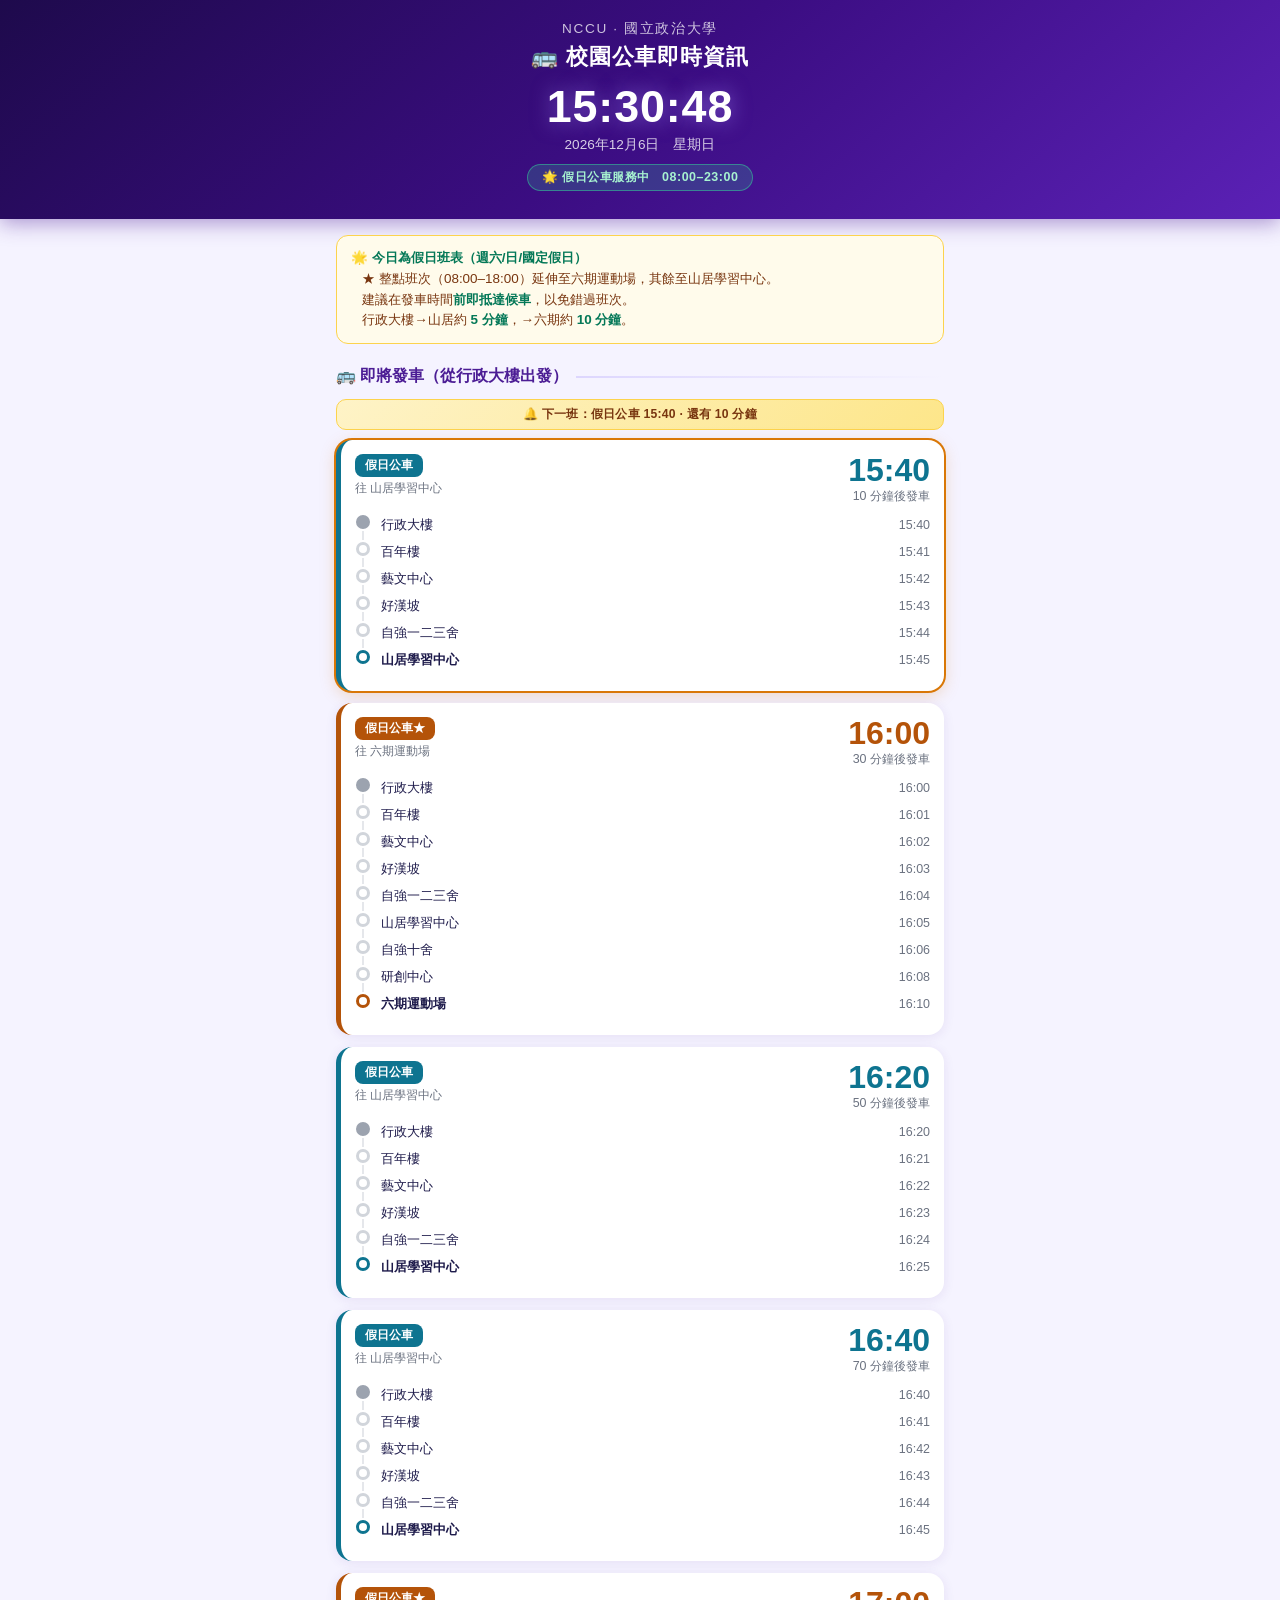
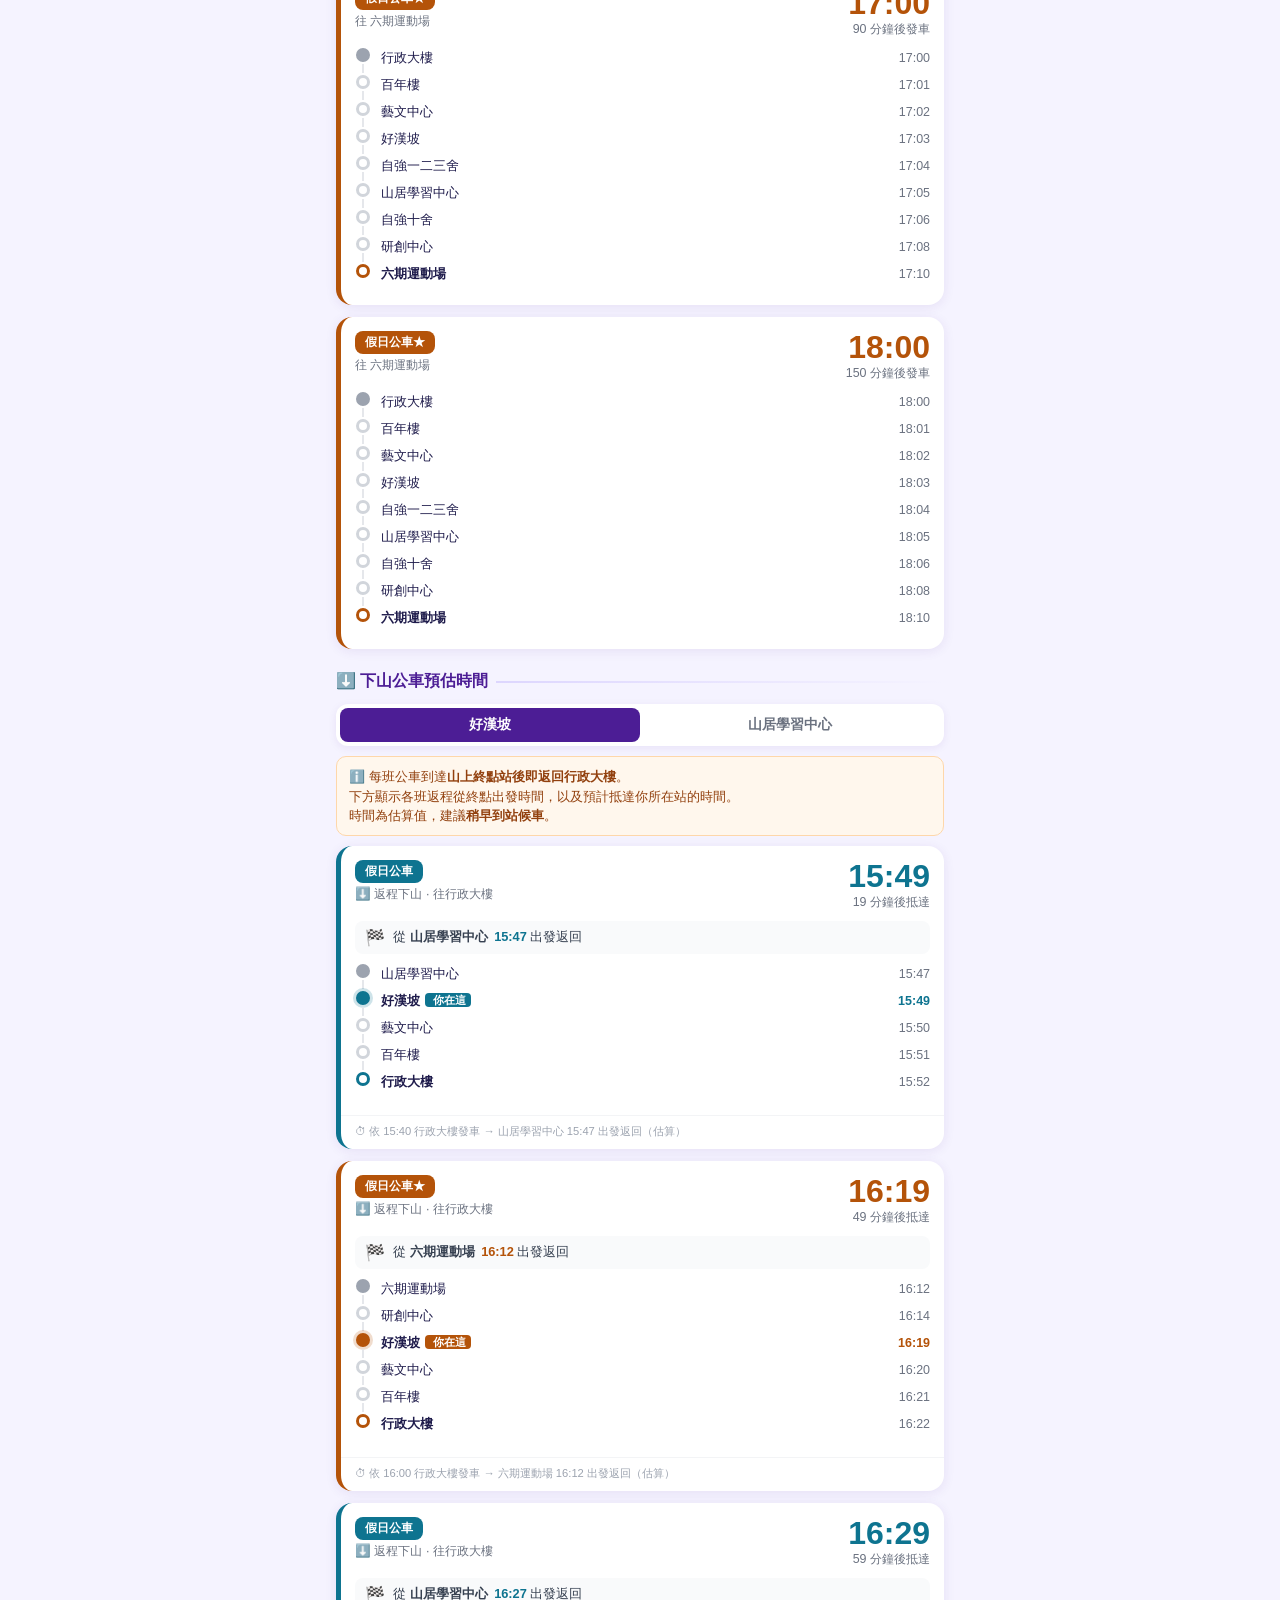
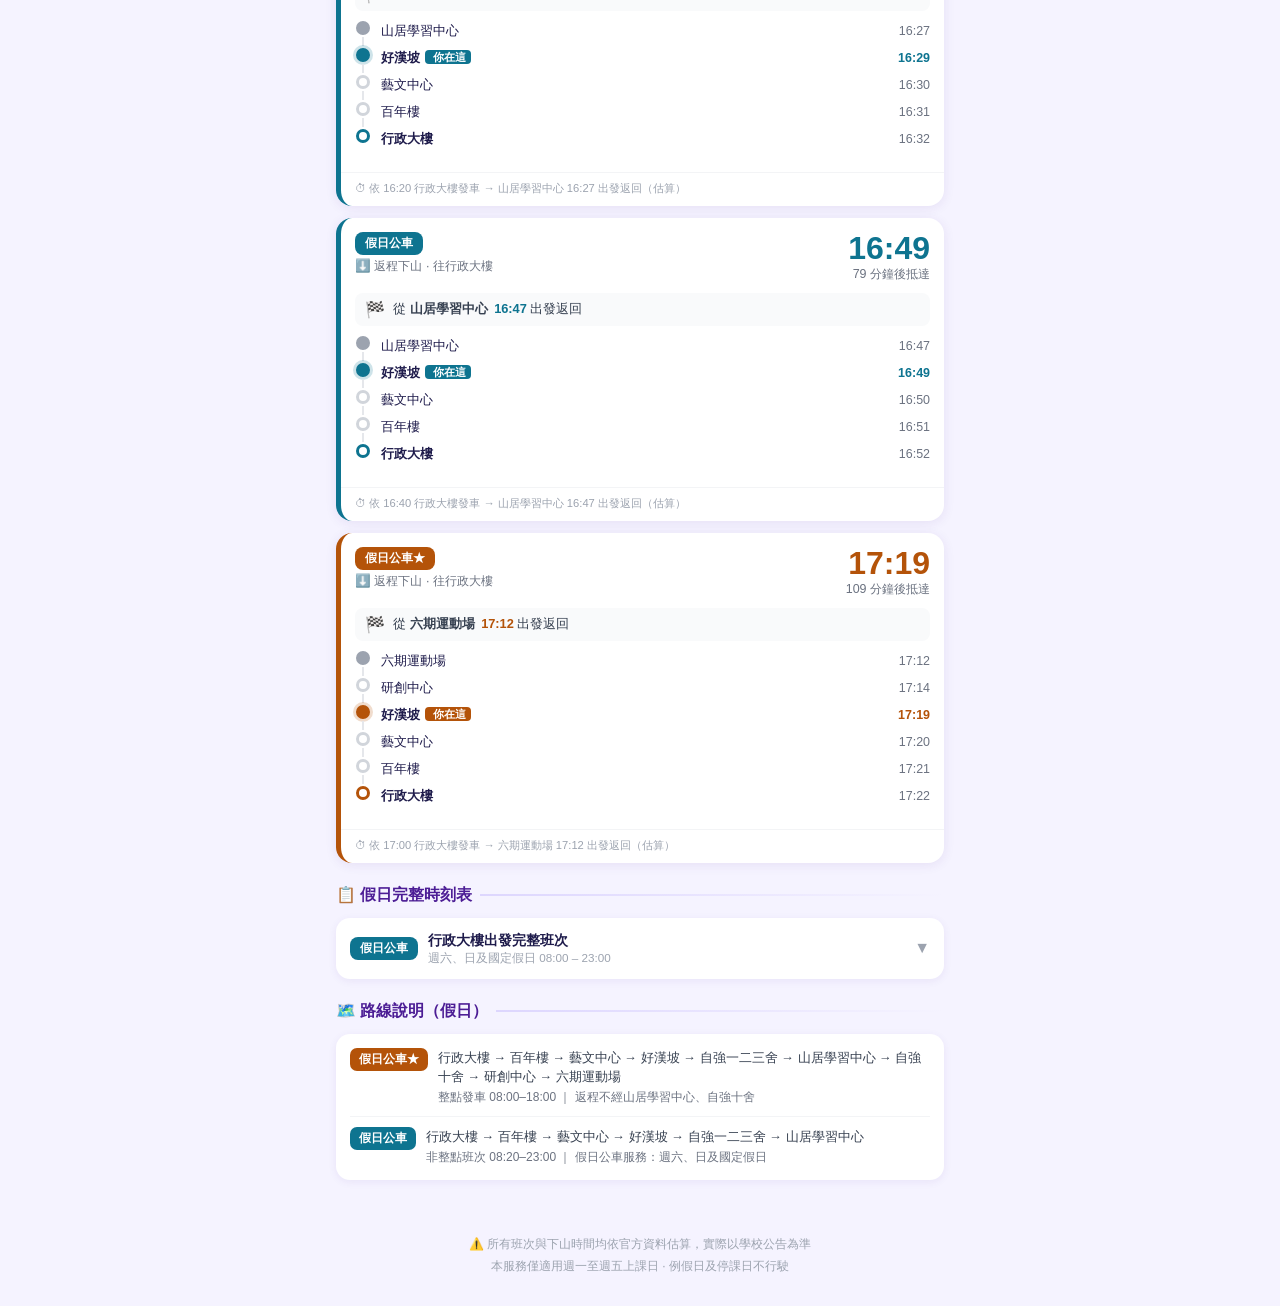
==== index.html @ e0f62050 "change index.html" ====
<!DOCTYPE html>
<html lang="zh-TW">
<head>
  <meta charset="UTF-8" />
  <meta name="viewport" content="width=device-width, initial-scale=1.0" />
  <title>政大校園公車即時資訊</title>
  <style>
    :root {
      --nccu:       #4C1D95;
      --nccu-light: #7C3AED;
      --r1:         #7C3AED;
      --r2:         #1D4ED8;
      --r3:         #0369A1;
      --ok:         #059669;
      --warn:       #D97706;
      --danger:     #DC2626;
      --bg:         #F5F3FF;
    }
    * { box-sizing: border-box; margin: 0; padding: 0; }
    body {
      font-family: -apple-system, BlinkMacSystemFont, 'Noto Sans TC',
                   'Microsoft JhengHei', sans-serif;
      background: var(--bg);
      color: #1E1B4B;
      min-height: 100vh;
    }

    /* ===== HEADER ===== */
    header {
      background: linear-gradient(140deg, #1E0A4C 0%, #3B0D82 50%, #5B21B6 100%);
      color: #fff;
      padding: 20px 16px 28px;
      text-align: center;
      box-shadow: 0 4px 20px rgba(76,29,149,.45);
    }
    .header-logo { font-size: .85rem; letter-spacing:.12em; opacity:.75; margin-bottom:4px; }
    .header-title { font-size: 1.35rem; font-weight: 800; letter-spacing:.04em; }
    .clock {
      font-size: 2.8rem; font-weight: 900;
      font-variant-numeric: tabular-nums;
      letter-spacing: .02em;
      margin: 10px 0 4px;
      text-shadow: 0 0 20px rgba(167,139,250,.6);
    }
    .date-str { font-size: .85rem; opacity: .8; }
    .school-pill {
      display: inline-block; margin-top: 10px;
      padding: 4px 14px; border-radius: 999px;
      font-size: .78rem; font-weight: 700;
      letter-spacing:.04em;
    }
    .pill-on  { background:rgba(52,211,153,.2); border:1px solid rgba(52,211,153,.5); color:#A7F3D0; }
    .pill-off { background:rgba(239,68,68,.2);  border:1px solid rgba(239,68,68,.5);  color:#FCA5A5; }

    /* ===== LAYOUT ===== */
    main { max-width: 640px; margin: 0 auto; padding: 16px; }

    .sec-title {
      display: flex; align-items: center; gap: 8px;
      font-size: 1rem; font-weight: 700; color: #4C1D95;
      margin: 22px 0 12px;
    }
    .sec-title::after {
      content:''; flex:1; height:2px;
      background: linear-gradient(to right, #DDD6FE, transparent);
    }

    /* ===== TIP BOX ===== */
    .tip-box {
      background: #ECFDF5; border:1px solid #6EE7B7;
      border-radius: 12px; padding: 12px 14px;
      font-size: .84rem; color: #065F46; line-height:1.55;
      margin-bottom: 18px;
    }
    .tip-box strong { color: #047857; }

    /* ===== BUS CARD ===== */
    .bus-card {
      background: #fff; border-radius: 16px;
      margin-bottom: 12px;
      box-shadow: 0 2px 12px rgba(76,29,149,.09);
      border-left: 5px solid #ccc;
      overflow: hidden;
      transition: transform .15s;
    }
    .bus-card:hover { transform: translateY(-2px); }
    .bus-card.r1  { border-left-color: var(--r1); }
    .bus-card.r2  { border-left-color: var(--r2); }
    .bus-card.r3  { border-left-color: var(--r3); }
    .bus-card.rh2 { border-left-color: #B45309; }   /* holiday – 六期 (amber) */
    .bus-card.rh3 { border-left-color: #0E7490; }   /* holiday – 山居 (teal)  */
    .bus-card.next-up { box-shadow: 0 0 0 2px var(--warn), 0 4px 16px rgba(217,119,6,.25); }

    .card-top {
      display: flex; justify-content: space-between; align-items: flex-start;
      padding: 14px 14px 10px;
    }
    .route-badge {
      display: inline-block; padding: 3px 10px; border-radius: 8px;
      font-size: .78rem; font-weight: 800; color: #fff;
    }
    .route-name { font-size: .78rem; color: #6B7280; margin-top: 3px; }
    .dep-block { text-align: right; }
    .dep-time {
      font-size: 2rem; font-weight: 900;
      font-variant-numeric: tabular-nums; line-height: 1;
    }
    .countdown {
      font-size: .78rem; color: #6B7280; margin-top: 2px;
      font-variant-numeric: tabular-nums;
    }
    .cd-urgent { color: var(--danger); font-weight: 800; animation: pulse 1s infinite; }
    .cd-soon   { color: var(--warn);   font-weight: 700; }
    @keyframes pulse { 0%,100%{opacity:1} 50%{opacity:.55} }

    /* ===== STOP TIMELINE ===== */
    .stops-wrap { padding: 0 14px 14px; }
    .stop-row { display: flex; align-items: stretch; gap: 10px; }
    .stop-spine {
      display: flex; flex-direction: column; align-items: center;
      width: 16px; flex-shrink: 0;
    }
    .stop-dot {
      width: 14px; height: 14px; border-radius: 50%;
      border: 3px solid #D1D5DB; background: #fff; flex-shrink:0;
    }
    .dot-start { border-color:#9CA3AF; background:#9CA3AF; }
    .dot-end   { border-color:currentColor; }
    .spine-line { flex:1; width:2px; background:#E5E7EB; margin: 2px 0; min-height:8px; }
    .stop-info {
      flex:1; display:flex; justify-content:space-between; align-items:center;
      padding: 1px 0 8px;
    }
    .stop-name-txt { font-size: .83rem; }
    .stop-name-txt.bold { font-weight: 700; }
    .stop-eta-txt { font-size: .78rem; color:#6B7280; font-variant-numeric:tabular-nums; }

    /* ===== NEXT BUS BANNER ===== */
    .next-banner {
      background: linear-gradient(135deg, #FEF3C7, #FDE68A);
      border: 1px solid #FCD34D; border-radius: 10px;
      padding: 6px 12px; font-size:.76rem; color:#78350F;
      font-weight:700; text-align:center; margin-bottom:10px;
      letter-spacing:.02em;
    }

    /* ===== TABS ===== */
    .tab-bar {
      display: flex; background:#fff; border-radius:12px;
      padding:4px; margin-bottom:10px;
      box-shadow:0 2px 8px rgba(76,29,149,.08);
    }
    .tab-btn {
      flex:1; padding:8px 4px; border:none; background:none;
      border-radius:8px; cursor:pointer;
      font-size:.85rem; font-weight:600; color:#6B7280;
      transition:all .2s;
    }
    .tab-btn.active {
      background: var(--nccu); color:#fff; font-weight:800;
    }

    /* ===== INFO BOX ===== */
    .info-box {
      background:#FFF7ED; border:1px solid #FED7AA;
      border-radius:10px; padding:10px 12px;
      font-size:.8rem; color:#92400E; margin-bottom:10px;
      line-height:1.5;
    }

    /* ===== FULL SCHEDULE ===== */
    .sched-card {
      background:#fff; border-radius:14px; margin-bottom:10px;
      overflow:hidden; box-shadow:0 2px 8px rgba(76,29,149,.07);
    }
    .sched-head {
      display:flex; align-items:center; gap:10px;
      padding:13px 14px; cursor:pointer; user-select:none;
    }
    .sched-head:hover { background:#F5F3FF; }
    .sched-meta { flex:1; }
    .sched-dest { font-size:.88rem; font-weight:700; }
    .sched-hours { font-size:.73rem; color:#9CA3AF; margin-top:1px; }
    .sched-toggle { font-size:1rem; color:#9CA3AF; transition:transform .2s; }
    .sched-toggle.open { transform:rotate(180deg); }
    .sched-body { padding:0 14px 14px; display:none; }
    .sched-body.open { display:block; }
    .sched-note {
      font-size:.76rem; color:#6B7280; margin-bottom:8px;
      padding:6px 10px; background:#F9FAFB; border-radius:8px;
    }
    .time-grid { display:flex; flex-wrap:wrap; gap:5px; margin-top:6px; }
    .t-chip {
      padding:4px 9px; border-radius:6px;
      font-size:.78rem; font-variant-numeric:tabular-nums; color:#4C1D95;
      background:#EDE9FE; transition:all .2s;
    }
    .t-chip.past      { background:#F3F4F6; color:#9CA3AF; }
    .t-chip.nxt       { background:#4C1D95; color:#fff; font-weight:800; }
    .t-chip.eve       { background:#DBEAFE; color:#1E40AF; } /* evening off-peak marker */
    .t-chip-yellow    { padding:4px 9px; border-radius:6px; font-size:.78rem;
                        font-variant-numeric:tabular-nums; cursor:default;
                        background:#FEF3C7; color:#92400E; border:1px solid #FCD34D; }
    .t-chip-yellow.nxt { background:#B45309; color:#fff; font-weight:800; border-color:#B45309; }
    .t-chip-yellow.past { background:#F3F4F6; color:#9CA3AF; border-color:#E5E7EB; }

    /* ===== ROUTE LEGEND ===== */
    .legend {
      background:#fff; border-radius:14px; padding:14px;
      margin-bottom:10px; box-shadow:0 2px 8px rgba(76,29,149,.07);
    }
    .leg-row {
      display:flex; align-items:flex-start; gap:10px;
      margin-bottom:10px; padding-bottom:10px;
      border-bottom:1px solid #F3F4F6;
    }
    .leg-row:last-child { margin:0; padding:0; border:none; }
    .leg-badge {
      padding:3px 9px; border-radius:7px;
      font-size:.76rem; font-weight:800; color:#fff; white-space:nowrap;
    }
    .leg-info { font-size:.8rem; color:#374151; line-height:1.5; }
    .leg-stops { font-size:.75rem; color:#6B7280; margin-top:2px; }

    /* ===== NO SERVICE ===== */
    .no-svc {
      text-align:center; padding:48px 20px;
      background:#fff; border-radius:16px; color:#6B7280;
      box-shadow:0 2px 12px rgba(76,29,149,.07);
    }
    .no-svc .emoji { font-size:3rem; }
    .no-svc .ttl { font-size:1.1rem; font-weight:700; color:#1E1B4B; margin:12px 0 6px; }
    .no-svc .sub { font-size:.84rem; }

    /* ===== FOOTER ===== */
    footer {
      text-align:center; padding:28px 16px;
      color:#9CA3AF; font-size:.75rem; line-height:1.8;
    }
  </style>
</head>
<body>

<header>
  <div class="header-logo">NCCU · 國立政治大學</div>
  <div class="header-title">🚌 校園公車即時資訊</div>
  <div class="clock" id="clock">--:--:--</div>
  <div class="date-str" id="date-str">載入中...</div>
  <div id="school-pill" class="school-pill"></div>
</header>

<main id="main"></main>

<footer>
  ⚠️ 所有班次與下山時間均依官方資料估算，實際以學校公告為準<br>
  本服務僅適用週一至週五上課日 · 例假日及停課日不行駛
</footer>

<script>
// ─────────────────────────────────────────────
//  ROUTE CONFIGURATION
// ─────────────────────────────────────────────
const ROUTES = {
  r1: {
    id: 'r1', badge: '政大一路', color: '#7C3AED',
    dest: '好漢坡', svcEnd: 17*60+55,
    svcHours: '07:30 – 17:55',
    note: '尖峰（整點前後30分）每5分一班；離峰每8分一班',
    routeDesc: '行政大樓 → 百年樓 → 藝文中心 → 好漢坡',
    stops: [
      { name:'行政大樓', off:0 },
      { name:'百年樓',   off:1 },
      { name:'藝文中心', off:2 },
      { name:'好漢坡',   off:3 },
    ],
    // 終點站到達後原路返回
    // T = 行政大樓發車時間
    // T+3 抵達好漢坡（終點），停靠約 1 分後出發返回
    terminus: '好漢坡',
    terminusArrOff: 3,   // 上山：行政大樓 → 好漢坡
    terminusDepOff: 4,   // 從好漢坡出發下山（停靠 1 分）
    // 返程各站通過時間（從行政大樓發車後 T+X 分）
    downAt: { '好漢坡': 4 },
    // 從終點站出發後各站時間（off = 從終點出發後幾分）
    returnStops: [
      { name:'好漢坡',   off:0 },
      { name:'藝文中心', off:1 },
      { name:'百年樓',   off:2 },
      { name:'行政大樓', off:3 },
    ],
  },
  r2: {
    id: 'r2', badge: '政大二路', color: '#1D4ED8',
    dest: '六期運動場', svcEnd: 21*60+30,
    svcHours: '07:30 – 21:30',
    note: '返程（下山）不經山居學習中心、自強十舍',
    routeDesc: '行政大樓 → 百年樓 → 藝文中心 → 好漢坡 → 自強一二三舍 → 山居學習中心 → 自強十舍 → 研創中心 → 六期運動場',
    stops: [
      { name:'行政大樓',     off:0  },
      { name:'百年樓',       off:1  },
      { name:'藝文中心',     off:2  },
      { name:'好漢坡',       off:3  },
      { name:'自強一二三舍', off:4  },
      { name:'山居學習中心', off:5  },
      { name:'自強十舍',     off:6  },
      { name:'研創中心',     off:8  },
      { name:'六期運動場',   off:10 },
    ],
    // T+10 抵達六期運動場（終點），停靠約 2 分後出發返回
    // 返程：六期 → 研創 → 好漢坡 → 藝文 → 百年 → 行政大樓（不經山居、自強十舍）
    terminus: '六期運動場',
    terminusArrOff: 10,
    terminusDepOff: 12,  // 從六期出發返回
    downAt: { '好漢坡': 19 },  // T+12 出發，約 7 分後到好漢坡
    // 從終點站出發後各站時間
    returnStops: [
      { name:'六期運動場', off:0 },
      { name:'研創中心',   off:2 },
      { name:'好漢坡',     off:7 },
      { name:'藝文中心',   off:8 },
      { name:'百年樓',     off:9 },
      { name:'行政大樓',   off:10 },
    ],
  },
  r3: {
    id: 'r3', badge: '政大三路', color: '#0369A1',
    dest: '山居學習中心', svcEnd: 23*60,
    svcHours: '08:10 – 23:00',
    note: '18:00後班次密集；返程不停自強十舍',
    routeDesc: '行政大樓 → 百年樓 → 藝文中心 → 好漢坡 → 自強一二三舍 → 山居學習中心',
    stops: [
      { name:'行政大樓',     off:0 },
      { name:'百年樓',       off:1 },
      { name:'藝文中心',     off:2 },
      { name:'好漢坡',       off:3 },
      { name:'自強一二三舍', off:4 },
      { name:'山居學習中心', off:5 },
    ],
    // T+5 抵達山居學習中心（終點），停靠約 2 分後出發返回
    // 返程：山居 → 好漢坡 → 藝文 → 百年 → 行政大樓
    terminus: '山居學習中心',
    terminusArrOff: 5,
    terminusDepOff: 7,   // 從山居出發返回
    downAt: { '山居學習中心': 7, '好漢坡': 9 },
    // 從終點站出發後各站時間
    returnStops: [
      { name:'山居學習中心', off:0 },
      { name:'好漢坡',       off:2 },
      { name:'藝文中心',     off:3 },
      { name:'百年樓',       off:4 },
      { name:'行政大樓',     off:5 },
    ],
  },

  // ── 假日公車（黃底）── 行駛至六期運動場，返程不經山居、自強十舍
  rh2: {
    id: 'rh2', badge: '假日公車★', color: '#B45309',
    dest: '六期運動場', svcEnd: 18*60,
    svcHours: '08:00 – 18:00（整點班次）',
    note: '黃底班次：延伸至六期運動場；返程不經山居學習中心、自強十舍',
    routeDesc: '行政大樓 → 百年樓 → 藝文中心 → 好漢坡 → 自強一二三舍 → 山居學習中心 → 自強十舍 → 研創中心 → 六期運動場',
    stops: [
      { name:'行政大樓',     off:0  },
      { name:'百年樓',       off:1  },
      { name:'藝文中心',     off:2  },
      { name:'好漢坡',       off:3  },
      { name:'自強一二三舍', off:4  },
      { name:'山居學習中心', off:5  },
      { name:'自強十舍',     off:6  },
      { name:'研創中心',     off:8  },
      { name:'六期運動場',   off:10 },
    ],
    terminus: '六期運動場',
    terminusArrOff: 10,
    terminusDepOff: 12,
    downAt: { '好漢坡': 19 },
    returnStops: [
      { name:'六期運動場', off:0  },
      { name:'研創中心',   off:2  },
      { name:'好漢坡',     off:7  },
      { name:'藝文中心',   off:8  },
      { name:'百年樓',     off:9  },
      { name:'行政大樓',   off:10 },
    ],
  },

  // ── 假日公車（一般）── 行駛至山居學習中心
  rh3: {
    id: 'rh3', badge: '假日公車', color: '#0E7490',
    dest: '山居學習中心', svcEnd: 23*60,
    svcHours: '08:20 – 23:00（非整點班次）',
    note: '一般班次：行至山居學習中心返回；返程不停自強十舍',
    routeDesc: '行政大樓 → 百年樓 → 藝文中心 → 好漢坡 → 自強一二三舍 → 山居學習中心',
    stops: [
      { name:'行政大樓',     off:0 },
      { name:'百年樓',       off:1 },
      { name:'藝文中心',     off:2 },
      { name:'好漢坡',       off:3 },
      { name:'自強一二三舍', off:4 },
      { name:'山居學習中心', off:5 },
    ],
    terminus: '山居學習中心',
    terminusArrOff: 5,
    terminusDepOff: 7,
    downAt: { '山居學習中心': 7, '好漢坡': 9 },
    returnStops: [
      { name:'山居學習中心', off:0 },
      { name:'好漢坡',       off:2 },
      { name:'藝文中心',     off:3 },
      { name:'百年樓',       off:4 },
      { name:'行政大樓',     off:5 },
    ],
  },
};

// ─────────────────────────────────────────────
//  DEPARTURE TIME GENERATION
// ─────────────────────────────────────────────
function genR1() {
  // Peak windows (5-min interval); off-peak 8-min
  const peaks = [
    [7*60+45, 8*60+15],  [8*60+45, 9*60+15],
    [9*60+45,10*60+15],  [10*60+45,11*60+15],
    [11*60+45,12*60+15], [12*60+45,13*60+15],
    [13*60+45,14*60+15], [14*60+45,15*60+15],
    [15*60+45,16*60+15], [16*60+45,17*60+15],
  ];
  const inPeak = t => peaks.some(([s,e]) => t>=s && t<e);
  const out = [];
  let t = 7*60+30;
  while (t <= 17*60+55) { out.push(t); t += inPeak(t) ? 5 : 8; }
  return out;
}

function genR2() {
  return [
    7*60+30, 7*60+50,
    8*60+20, 8*60+40,
    9*60+20, 9*60+50,
    10*60+20,10*60+50,
    11*60+20,11*60+50,
    12*60+20,
    13*60+20,13*60+50,
    14*60+20,14*60+50,
    15*60+20,15*60+50,
    16*60+20,16*60+50,
    17*60+20,17*60+50,
    18*60+10,
    19*60+10,
    20*60+10,
    21*60+30,
  ];
}

function genR3() {
  const fixed = [
    8*60+10,
    9*60+30,
    10*60+10,10*60+30,
    11*60+10,11*60+30,
    12*60+10,
    13*60+10,13*60+30,
    14*60+10,14*60+30,
    15*60+10,15*60+30,
    16*60+30,
    17*60+10,17*60+30,
  ];
  // 18:00–19:00 每8分
  const eve8=[], eve10=[], eve15=[];
  for (let t=18*60;   t<19*60;    t+=8 ) eve8.push(t);
  for (let t=19*60;   t<20*60;    t+=10) eve10.push(t);
  for (let t=20*60;   t<=23*60;   t+=15) eve15.push(t);
  return [...new Set([...fixed,...eve8,...eve10,...eve15])].sort((a,b)=>a-b);
}

// ── Holiday helpers must be defined BEFORE DEPARTURES ──
function genHoliday() {
  return [
    8*60,     8*60+20,  8*60+40,
    9*60,     9*60+20,  9*60+40,
    10*60,    10*60+20, 10*60+40, 11*60, 11*60+20,
    12*60,    12*60+20, 12*60+40,
    13*60,    13*60+20, 13*60+40,
    14*60,    14*60+20, 14*60+40,
    15*60,    15*60+20, 15*60+40,
    16*60,    16*60+20, 16*60+40, 17*60, 17*60+20,
    18*60,    18*60+20, 18*60+40,
    19*60,    19*60+20, 19*60+40,
    20*60,    20*60+20, 20*60+40,
    21*60,    21*60+20, 21*60+40,
    22*60,    22*60+15, 22*60+30, 22*60+45, 23*60,
  ];
}
// 黃底（六期）= 整點 08:00~18:00；其餘均為一般班（山居）
function isHolidayYellow(t) { return t % 60 === 0 && t >= 8*60 && t <= 18*60; }
const ALL_HOLIDAY = genHoliday();

const DEPARTURES = {
  r1:  genR1(),
  r2:  genR2(),
  r3:  genR3(),
  rh2: ALL_HOLIDAY.filter(t =>  isHolidayYellow(t)),  // 黃底 → 六期
  rh3: ALL_HOLIDAY.filter(t => !isHolidayYellow(t)),  // 一般 → 山居
};

// Mark evening interval times for display
const R3_EVENING_START = 18*60;

// ─────────────────────────────────────────────
//  TIME UTILITIES
// ─────────────────────────────────────────────
function getTW() {
  const now = new Date();
  const utc = now.getTime() + now.getTimezoneOffset()*60000;
  return new Date(utc + 8*3600000);
}
function toMin(tw) { return tw.getHours()*60 + tw.getMinutes(); }
function fmt(m) {
  return `${String(Math.floor(m/60)).padStart(2,'0')}:${String(m%60).padStart(2,'0')}`;
}
function isWeekday(tw) { const d=tw.getDay(); return d>=1&&d<=5; }
function fmtDate(tw) {
  const days=['日','一','二','三','四','五','六'];
  return `${tw.getFullYear()}年${tw.getMonth()+1}月${tw.getDate()}日　星期${days[tw.getDay()]}`;
}
function cdClass(diff) {
  if (diff<=2) return 'cd-urgent';
  if (diff<=8) return 'cd-soon';
  return '';
}
function cdText(diff) {
  if (diff<=0) return '⚡ 即將發車';
  return `${diff} 分鐘後發車`;
}

// ─────────────────────────────────────────────
//  RENDER HELPERS
// ─────────────────────────────────────────────
function renderStops(stops, depMin, routeColor) {
  return stops.map((s, i) => {
    const isFirst = i===0, isLast = i===stops.length-1;
    const etaMin = depMin + s.off;
    const dotCls = isFirst ? 'stop-dot dot-start'
                 : isLast  ? 'stop-dot dot-end'
                 : 'stop-dot';
    const dotStyle = isLast ? `style="border-color:${routeColor};color:${routeColor}"` : '';
    const lineHtml = isLast ? '' : '<div class="spine-line"></div>';
    const bold = isLast ? ' bold' : '';
    return `
      <div class="stop-row">
        <div class="stop-spine">
          <div class="${dotCls}" ${dotStyle}></div>
          ${lineHtml}
        </div>
        <div class="stop-info">
          <span class="stop-name-txt${bold}">${s.name}</span>
          <span class="stop-eta-txt">${fmt(etaMin)}</span>
        </div>
      </div>`;
  }).join('');
}

function busCard(routeId, depMin, curMin, isNextBus) {
  const r = ROUTES[routeId];
  const diff = depMin - curMin;
  const rNum = routeId.slice(1); // '1','2','3'
  const nextCls = isNextBus ? ' next-up' : '';
  return `
    <div class="bus-card ${routeId}${nextCls}">
      <div class="card-top">
        <div>
          <span class="route-badge" style="background:${r.color}">${r.badge}</span>
          <div class="route-name">往 ${r.dest}</div>
        </div>
        <div class="dep-block">
          <div class="dep-time" style="color:${r.color}">${fmt(depMin)}</div>
          <div class="countdown ${cdClass(diff)}">${cdText(diff)}</div>
        </div>
      </div>
      <div class="stops-wrap">
        ${renderStops(r.stops, depMin, r.color)}
      </div>
    </div>`;
}

function renderUpcoming(curMin, routeIds) {
  routeIds = routeIds || ['r1','r2','r3'];
  const all = [];
  routeIds.forEach(id => {
    const r = ROUTES[id];
    DEPARTURES[id].filter(t => t>=curMin && t<=r.svcEnd)
      .slice(0, 3)
      .forEach(t => all.push({ id, t }));
  });
  all.sort((a,b)=>a.t-b.t);
  const shown = all.slice(0, 6);

  if (!shown.length) return `
    <div class="no-svc">
      <div class="emoji">🌙</div>
      <div class="ttl">今日班次已結束</div>
      <div class="sub">公車服務結束，明天上課日再見！</div>
    </div>`;

  const firstT = shown[0].t;
  const diff0  = firstT - curMin;
  const bannerHtml = `
    <div class="next-banner">
      🔔 下一班：${ROUTES[shown[0].id].badge} ${fmt(firstT)}
      ${diff0<=0 ? '（即將發車！）' : `· 還有 ${diff0} 分鐘`}
    </div>`;

  return bannerHtml + shown.map((b, i) =>
    busCard(b.id, b.t, curMin, i===0)
  ).join('');
}

function renderDownhill(curMin, selectedStop, routeIds) {
  routeIds = routeIds || ['r1','r2','r3'];
  // Collect all upcoming return trips that serve selectedStop
  const buses = [];
  routeIds.forEach(id => {
    const r = ROUTES[id];
    if (r.downAt[selectedStop] === undefined) return; // route doesn't serve this stop on return
    DEPARTURES[id].filter(depT => depT <= r.svcEnd).forEach(depT => {
      const terminusDepT = depT + r.terminusDepOff;  // when bus departs terminus going down
      const passT        = depT + r.downAt[selectedStop]; // when bus passes selectedStop
      if (passT >= curMin) {
        buses.push({ id, r, depT, terminusDepT, passT });
      }
    });
  });
  buses.sort((a,b) => a.passT - b.passT);
  const shown = buses.slice(0, 5);

  if (!shown.length) return `
    <div style="text-align:center;padding:24px;color:#9CA3AF;font-size:.85rem">
      目前無下山班次估算資料
    </div>`;

  return shown.map(b => {
    const diff = b.passT - curMin;
    const isSameTerminus = (b.r.terminus === selectedStop);

    // Build full return route stop list
    const stopsHtml = b.r.returnStops.map((s, i) => {
      const isFirst = i === 0;
      const isLast  = i === b.r.returnStops.length - 1;
      const isHere  = s.name === selectedStop;  // the stop the user is at
      const etaMin  = b.terminusDepT + s.off;

      const dotCls = isFirst ? 'stop-dot dot-start'
                   : isLast  ? 'stop-dot dot-end'
                   : 'stop-dot';
      const dotStyle = isLast ? `style="border-color:${b.r.color};color:${b.r.color}"` : '';
      const lineHtml = isLast ? '' : '<div class="spine-line"></div>';

      // Highlight the "you are here" stop
      const hereTag = isHere && !isSameTerminus
        ? `<span style="font-size:.68rem;background:${b.r.color};color:#fff;
                        border-radius:4px;padding:1px 5px;margin-left:5px;vertical-align:middle">
             你在這
           </span>`
        : '';

      const nameBold = (isHere || isLast) ? ' bold' : '';

      return `
        <div class="stop-row">
          <div class="stop-spine">
            <div class="${dotCls}"
              ${dotStyle}
              ${isHere ? `style="border-color:${b.r.color};background:${b.r.color};
                                 box-shadow:0 0 0 3px ${b.r.color}33"` : ''}
            ></div>
            ${lineHtml}
          </div>
          <div class="stop-info">
            <span class="stop-name-txt${nameBold}">${s.name}${hereTag}</span>
            <span class="stop-eta-txt" style="${isHere?`color:${b.r.color};font-weight:700`:''}">${fmt(etaMin)}</span>
          </div>
        </div>`;
    }).join('');

    // Terminus departure banner
    const termBanner = `
      <div style="display:flex;align-items:center;gap:8px;
                  background:#F9FAFB;border-radius:8px;
                  padding:7px 10px;margin-bottom:10px;font-size:.8rem;color:#374151">
        <span style="font-size:1rem">🏁</span>
        <span>從 <strong>${b.r.terminus}</strong>
          <span style="color:${b.r.color};font-weight:800;margin-left:3px">${fmt(b.terminusDepT)}</span>
          出發返回
        </span>
      </div>`;

    return `
      <div class="bus-card ${b.id}">
        <div class="card-top">
          <div>
            <span class="route-badge" style="background:${b.r.color}">${b.r.badge}</span>
            <div class="route-name">⬇️ 返程下山 · 往行政大樓</div>
          </div>
          <div class="dep-block">
            <div class="dep-time" style="color:${b.r.color}">${fmt(b.passT)}</div>
            <div class="countdown ${cdClass(diff)}">
              ${diff<=0 ? '⚡ 即將抵達' : `${diff} 分鐘後抵達`}
            </div>
          </div>
        </div>
        <div class="stops-wrap">
          ${termBanner}
          ${stopsHtml}
        </div>
        <div style="font-size:.7rem;color:#9CA3AF;padding:0 14px 10px;
                    border-top:1px solid #F3F4F6;padding-top:8px;margin-top:2px">
          ⏱ 依 ${fmt(b.depT)} 行政大樓發車 → ${b.r.terminus} ${fmt(b.terminusDepT)} 出發返回（估算）
        </div>
      </div>`;
  }).join('');
}

// Full schedule for weekdays (three accordion cards)
function renderFullSchedule(curMin) {
  return ['r1','r2','r3'].map(id => {
    const r = ROUTES[id];
    const times = DEPARTURES[id];
    const chipsHtml = times.map(t => {
      let cls = 't-chip';
      if (t < curMin - 3)              cls += ' past';
      else if (t>=curMin && t<=curMin+2) cls += ' nxt';
      else if (id==='r3' && t>=R3_EVENING_START) cls += ' eve';
      return `<span class="${cls}">${fmt(t)}</span>`;
    }).join('');

    return `
      <div class="sched-card">
        <div class="sched-head" onclick="togSched('${id}')">
          <span class="route-badge" style="background:${r.color}">${r.badge}</span>
          <div class="sched-meta">
            <div class="sched-dest">往 ${r.dest}</div>
            <div class="sched-hours">${r.svcHours}</div>
          </div>
          <span class="sched-toggle" id="tog-${id}">▼</span>
        </div>
        <div class="sched-body" id="body-${id}">
          <div class="sched-note">${r.note}</div>
          <div class="time-grid">${chipsHtml}</div>
          ${id==='r3'?'<div style="margin-top:8px;font-size:.72rem;color:#9CA3AF">🟦 藍色 = 晚間密集班次</div>':''}
        </div>
      </div>`;
  }).join('');
}

// Combined holiday schedule — single accordion, yellow buses highlighted
function renderHolidaySchedule(curMin) {
  const chipsHtml = ALL_HOLIDAY.map(t => {
    const isYellow = isHolidayYellow(t);
    let cls = isYellow ? 't-chip t-chip-yellow' : 't-chip';
    if (t < curMin - 3)               cls += ' past';
    else if (t >= curMin && t <= curMin+2) cls = (isYellow ? 't-chip-yellow' : 't-chip') + ' nxt';
    const suffix = isYellow ? ' ★' : '';
    return `<span class="${cls}" title="${isYellow?'黃底班次：往六期運動場':'往山居學習中心'}">${fmt(t)}${suffix}</span>`;
  }).join('');

  return `
    <div class="sched-card">
      <div class="sched-head" onclick="togSched('holiday')">
        <span class="route-badge" style="background:#0E7490">假日公車</span>
        <div class="sched-meta">
          <div class="sched-dest">行政大樓出發完整班次</div>
          <div class="sched-hours">週六、日及國定假日 08:00 – 23:00</div>
        </div>
        <span class="sched-toggle" id="tog-holiday">▼</span>
      </div>
      <div class="sched-body" id="body-holiday">
        <div class="sched-note">
          🟨 <strong>黃底★</strong>：整點班次（08:00–18:00），延伸至六期運動場<br>
          ⬜ 其餘班次：至山居學習中心後返回
        </div>
        <div class="time-grid">${chipsHtml}</div>
      </div>
    </div>`;
}

function renderHolidayLegend() {
  return `
    <div class="legend">
      <div class="leg-row">
        <span class="leg-badge" style="background:#B45309">假日公車★</span>
        <div class="leg-info">
          <div>行政大樓 → 百年樓 → 藝文中心 → 好漢坡 → 自強一二三舍 → 山居學習中心 → 自強十舍 → 研創中心 → 六期運動場</div>
          <div class="leg-stops">整點發車 08:00–18:00 ｜ 返程不經山居學習中心、自強十舍</div>
        </div>
      </div>
      <div class="leg-row">
        <span class="leg-badge" style="background:#0E7490">假日公車</span>
        <div class="leg-info">
          <div>行政大樓 → 百年樓 → 藝文中心 → 好漢坡 → 自強一二三舍 → 山居學習中心</div>
          <div class="leg-stops">非整點班次 08:20–23:00 ｜ 假日公車服務：週六、日及國定假日</div>
        </div>
      </div>
    </div>`;
}

function renderLegend() {
  return `
    <div class="legend">
      ${['r1','r2','r3'].map(id => {
        const r = ROUTES[id];
        return `
          <div class="leg-row">
            <span class="leg-badge" style="background:${r.color}">${r.badge}</span>
            <div class="leg-info">
              <div>${r.routeDesc}</div>
              <div class="leg-stops">${r.svcHours} ｜ ${r.note}</div>
            </div>
          </div>`;
      }).join('')}
    </div>`;
}

// ─────────────────────────────────────────────
//  STATE & MAIN RENDER
// ─────────────────────────────────────────────
let selDownStop = '好漢坡';
let initRender  = true;

function render() {
  const tw    = getTW();
  const curMin= toMin(tw);

  // Clock
  const hh = String(tw.getHours()).padStart(2,'0');
  const mm = String(tw.getMinutes()).padStart(2,'0');
  const ss = String(tw.getSeconds()).padStart(2,'0');
  document.getElementById('clock').textContent = `${hh}:${mm}:${ss}`;
  document.getElementById('date-str').textContent = fmtDate(tw);

  // Header pill
  const pill = document.getElementById('school-pill');
  const weekend = !isWeekday(tw);
  if (!weekend) {
    pill.className='school-pill pill-on';
    pill.textContent='✓ 上課日　平日公車服務中';
  } else {
    pill.className='school-pill pill-on';
    pill.textContent='🌟 假日公車服務中　08:00–23:00';
  }

  // Main content (re-render every 60s, or first load)
  if (!initRender) return;
  initRender = false;

  const main = document.getElementById('main');
  const HOLIDAY_ROUTES = ['rh2','rh3'];

  if (weekend) {
    // ── HOLIDAY LAYOUT ──
    main.innerHTML = `
      <div class="tip-box" style="background:#FFFBEB;border-color:#FCD34D;color:#78350F">
        🌟 <strong>今日為假日班表（週六/日/國定假日）</strong><br>
        &nbsp;&nbsp;&nbsp;★ 整點班次（08:00–18:00）延伸至六期運動場，其餘至山居學習中心。<br>
        &nbsp;&nbsp;&nbsp;建議在發車時間<strong>前即抵達候車</strong>，以免錯過班次。<br>
        &nbsp;&nbsp;&nbsp;行政大樓→山居約 <strong>5 分鐘</strong>，→六期約 <strong>10 分鐘</strong>。
      </div>

      <div class="sec-title">🚌 即將發車（從行政大樓出發）</div>
      <div id="upcoming-wrap">${renderUpcoming(curMin, HOLIDAY_ROUTES)}</div>

      <div class="sec-title">⬇️ 下山公車預估時間</div>
      <div class="tab-bar">
        <button class="tab-btn ${selDownStop==='好漢坡'?'active':''}"
                onclick="selStop('好漢坡')">好漢坡</button>
        <button class="tab-btn ${selDownStop==='山居學習中心'?'active':''}"
                onclick="selStop('山居學習中心')">山居學習中心</button>
      </div>
      <div class="info-box">
        ℹ️ 每班公車到達<strong>山上終點站後即返回行政大樓</strong>。<br>
        下方顯示各班返程從終點出發時間，以及預計抵達你所在站的時間。<br>
        時間為估算值，建議<strong>稍早到站候車</strong>。
      </div>
      <div id="downhill-wrap">${renderDownhill(curMin, selDownStop, HOLIDAY_ROUTES)}</div>

      <div class="sec-title">📋 假日完整時刻表</div>
      ${renderHolidaySchedule(curMin)}

      <div class="sec-title">🗺️ 路線說明（假日）</div>
      ${renderHolidayLegend()}
    `;
  } else {
    // ── WEEKDAY LAYOUT ──
    main.innerHTML = `
      <div class="tip-box">
        💡 <strong>候車小提示：</strong>建議在發車時間<strong>前即抵達候車</strong>，
        以免錯過班次。<br>
        &nbsp;&nbsp;&nbsp;一路：行政大樓→好漢坡約 <strong>3 分鐘</strong>。<br>
        &nbsp;&nbsp;&nbsp;二、三路：行政大樓→山居學習中心約 <strong>5 分鐘</strong>。
      </div>

      <div class="sec-title">🚌 即將發車（從行政大樓出發）</div>
      <div id="upcoming-wrap">${renderUpcoming(curMin)}</div>

      <div class="sec-title">⬇️ 下山公車預估時間</div>
      <div class="tab-bar">
        <button class="tab-btn ${selDownStop==='好漢坡'?'active':''}"
                onclick="selStop('好漢坡')">好漢坡</button>
        <button class="tab-btn ${selDownStop==='山居學習中心'?'active':''}"
                onclick="selStop('山居學習中心')">山居學習中心</button>
      </div>
      <div class="info-box">
        ℹ️ 每班公車到達<strong>山上終點站後即返回行政大樓</strong>。<br>
        下方顯示各班返程從終點出發時間，以及預計抵達你所在站的時間。<br>
        時間為估算值，建議<strong>稍早到站候車</strong>。
      </div>
      <div id="downhill-wrap">${renderDownhill(curMin, selDownStop)}</div>

      <div class="sec-title">📋 完整時刻表</div>
      ${renderFullSchedule(curMin)}

      <div class="sec-title">🗺️ 路線說明</div>
      ${renderLegend()}
    `;
  }
}

function togSched(id) {
  const body = document.getElementById(`body-${id}`);
  const tog  = document.getElementById(`tog-${id}`);
  body.classList.toggle('open');
  tog.classList.toggle('open');
}

function selStop(stop) {
  selDownStop = stop;
  const tw  = getTW();
  const rIds = !isWeekday(tw) ? ['rh2','rh3'] : ['r1','r2','r3'];
  document.getElementById('downhill-wrap').innerHTML = renderDownhill(toMin(tw), stop, rIds);
  document.querySelectorAll('.tab-btn').forEach(btn => {
    btn.classList.toggle('active', btn.textContent === stop);
  });
}

// ─────────────────────────────────────────────
//  BOOT
// ─────────────────────────────────────────────
render(); // first load

// Clock ticks every second
setInterval(() => {
  const tw = getTW();
  const hh = String(tw.getHours()).padStart(2,'0');
  const mm = String(tw.getMinutes()).padStart(2,'0');
  const ss = String(tw.getSeconds()).padStart(2,'0');
  document.getElementById('clock').textContent = `${hh}:${mm}:${ss}`;
}, 1000);

// Full re-render every 60 seconds
setInterval(() => { initRender = true; render(); }, 60000);
</script>
</body>
</html>
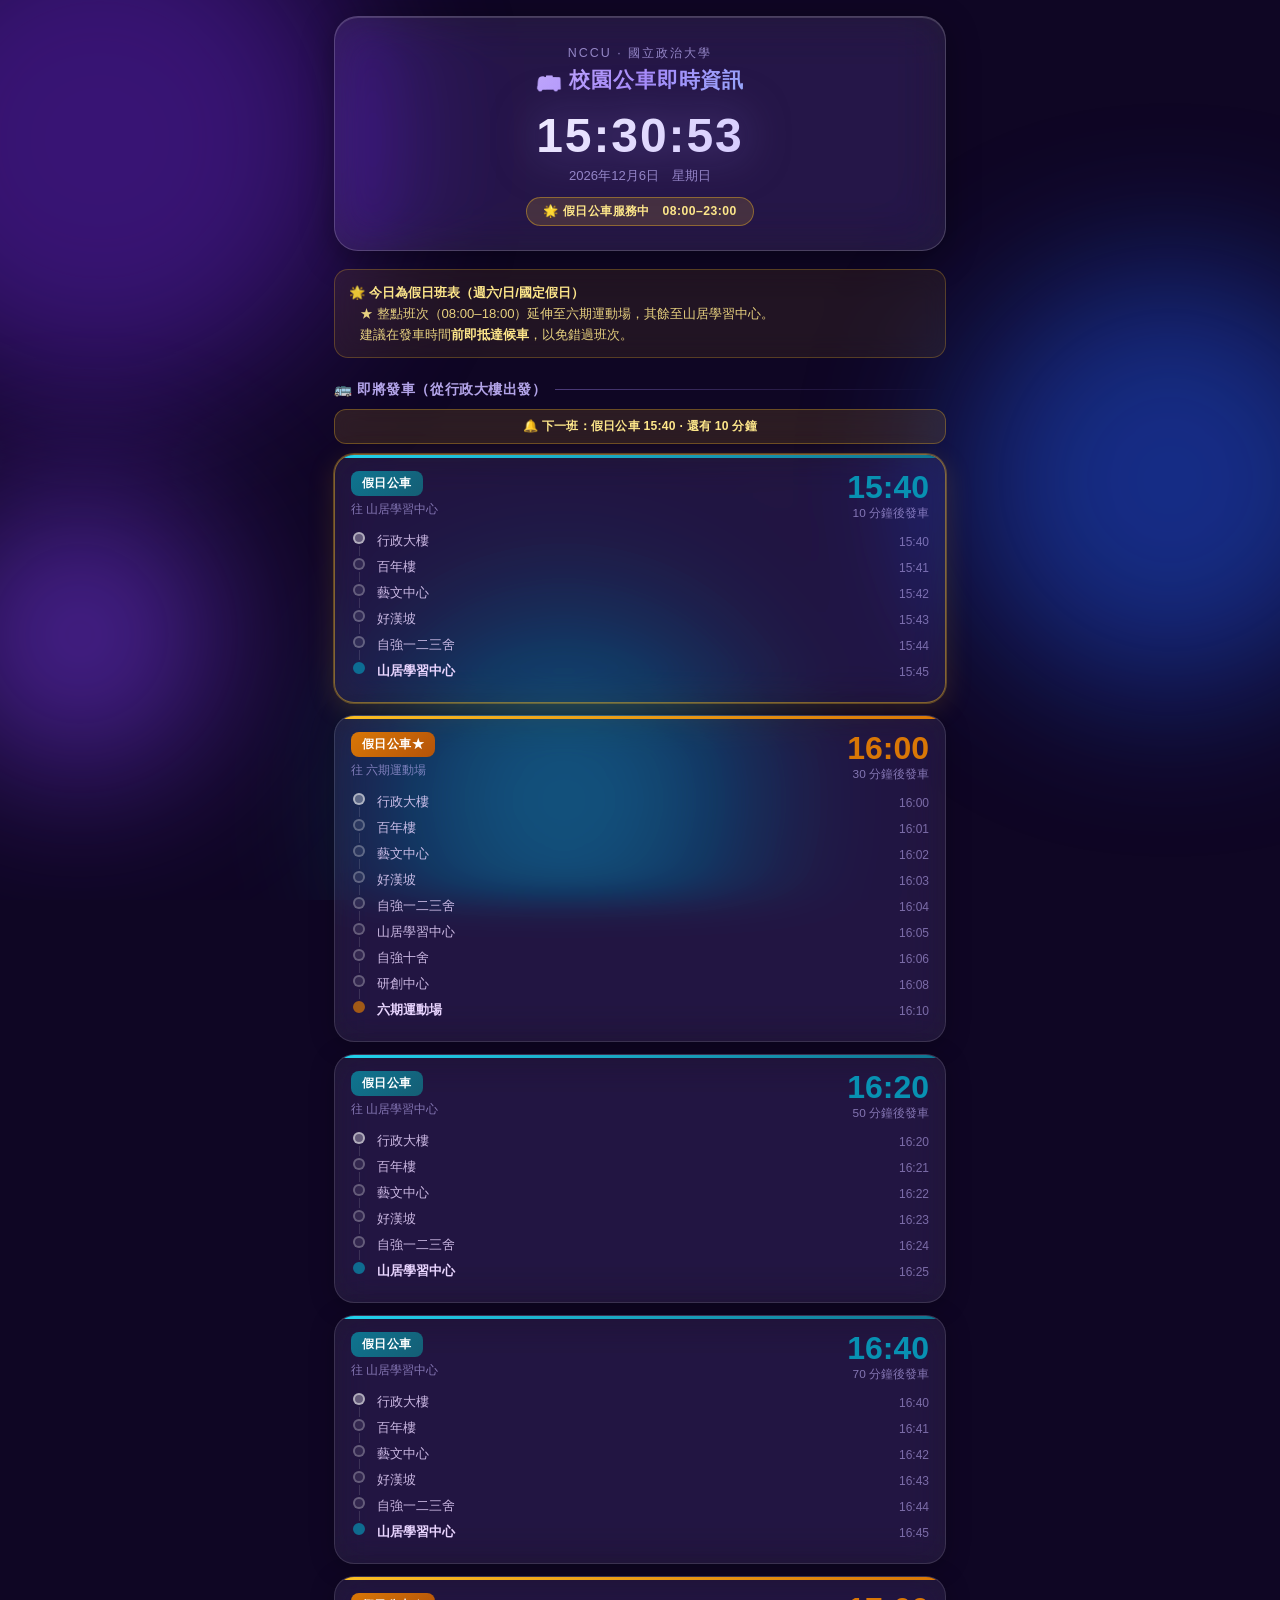
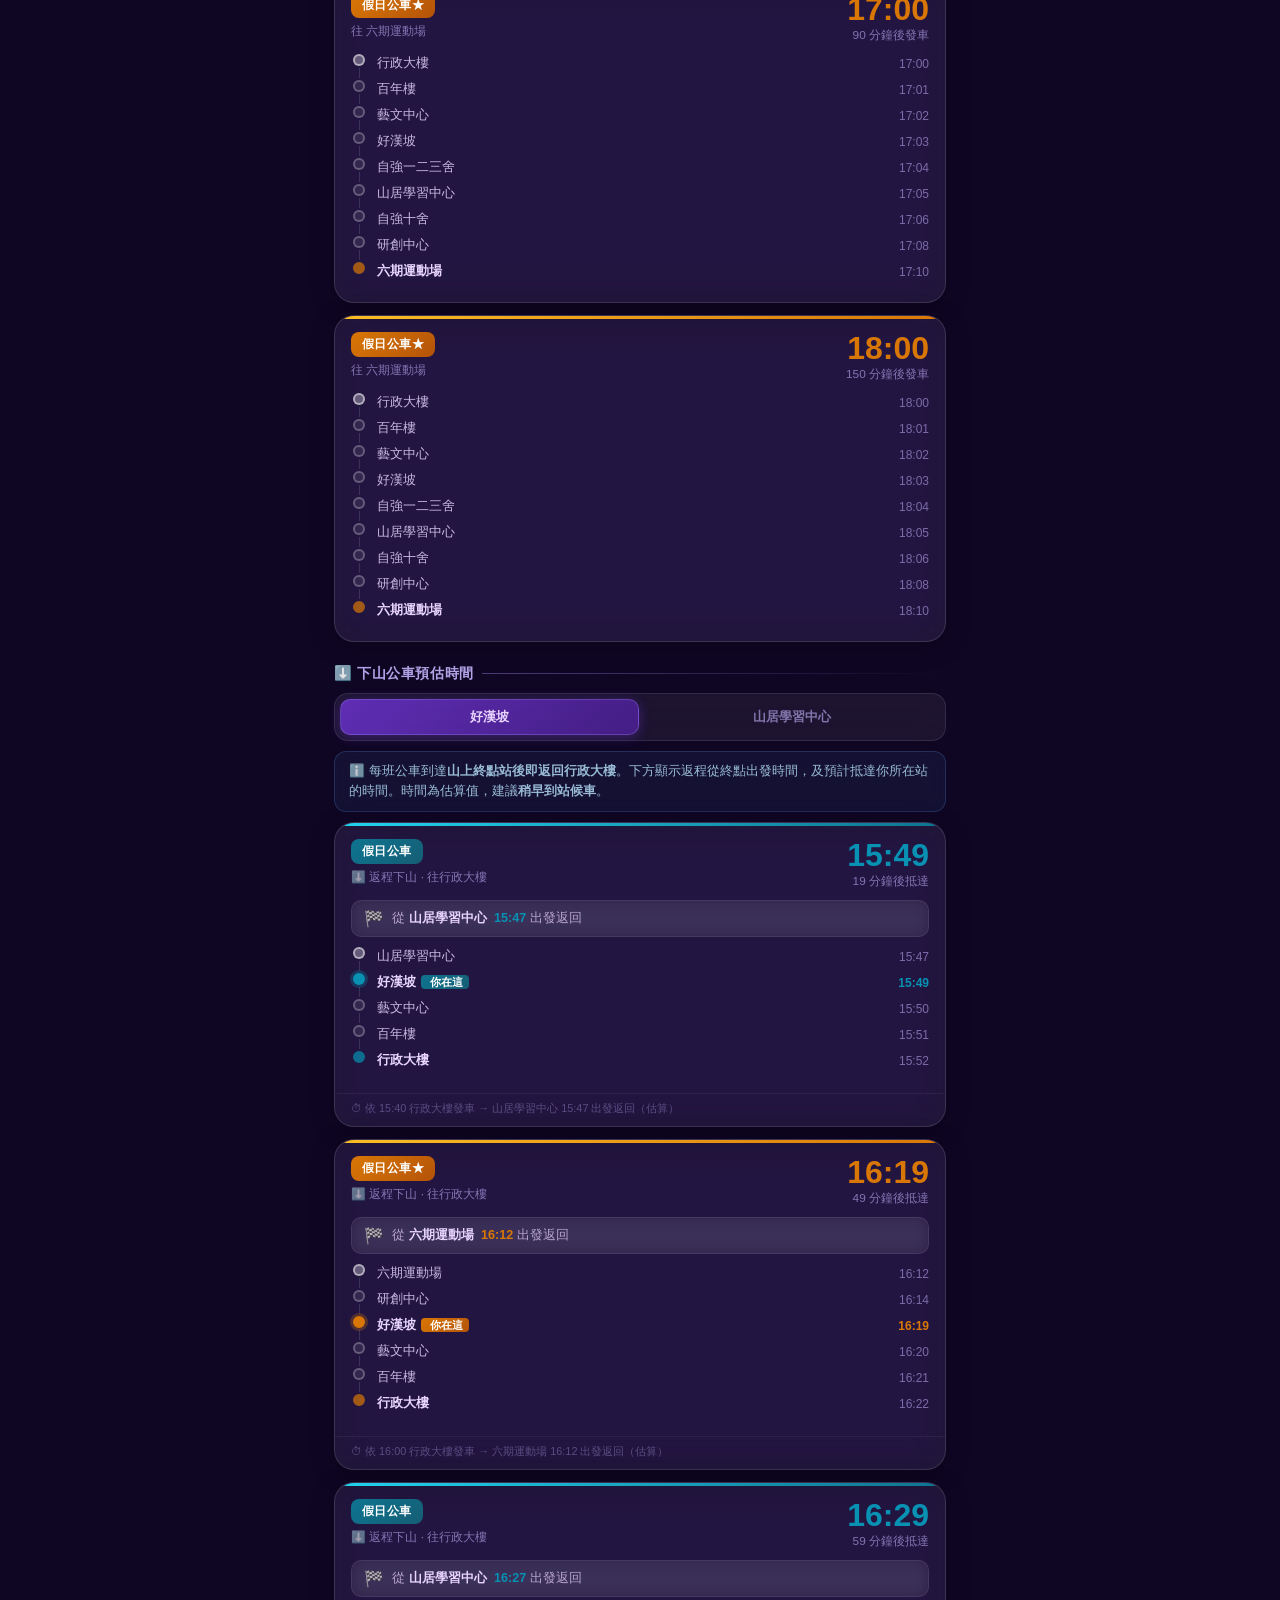
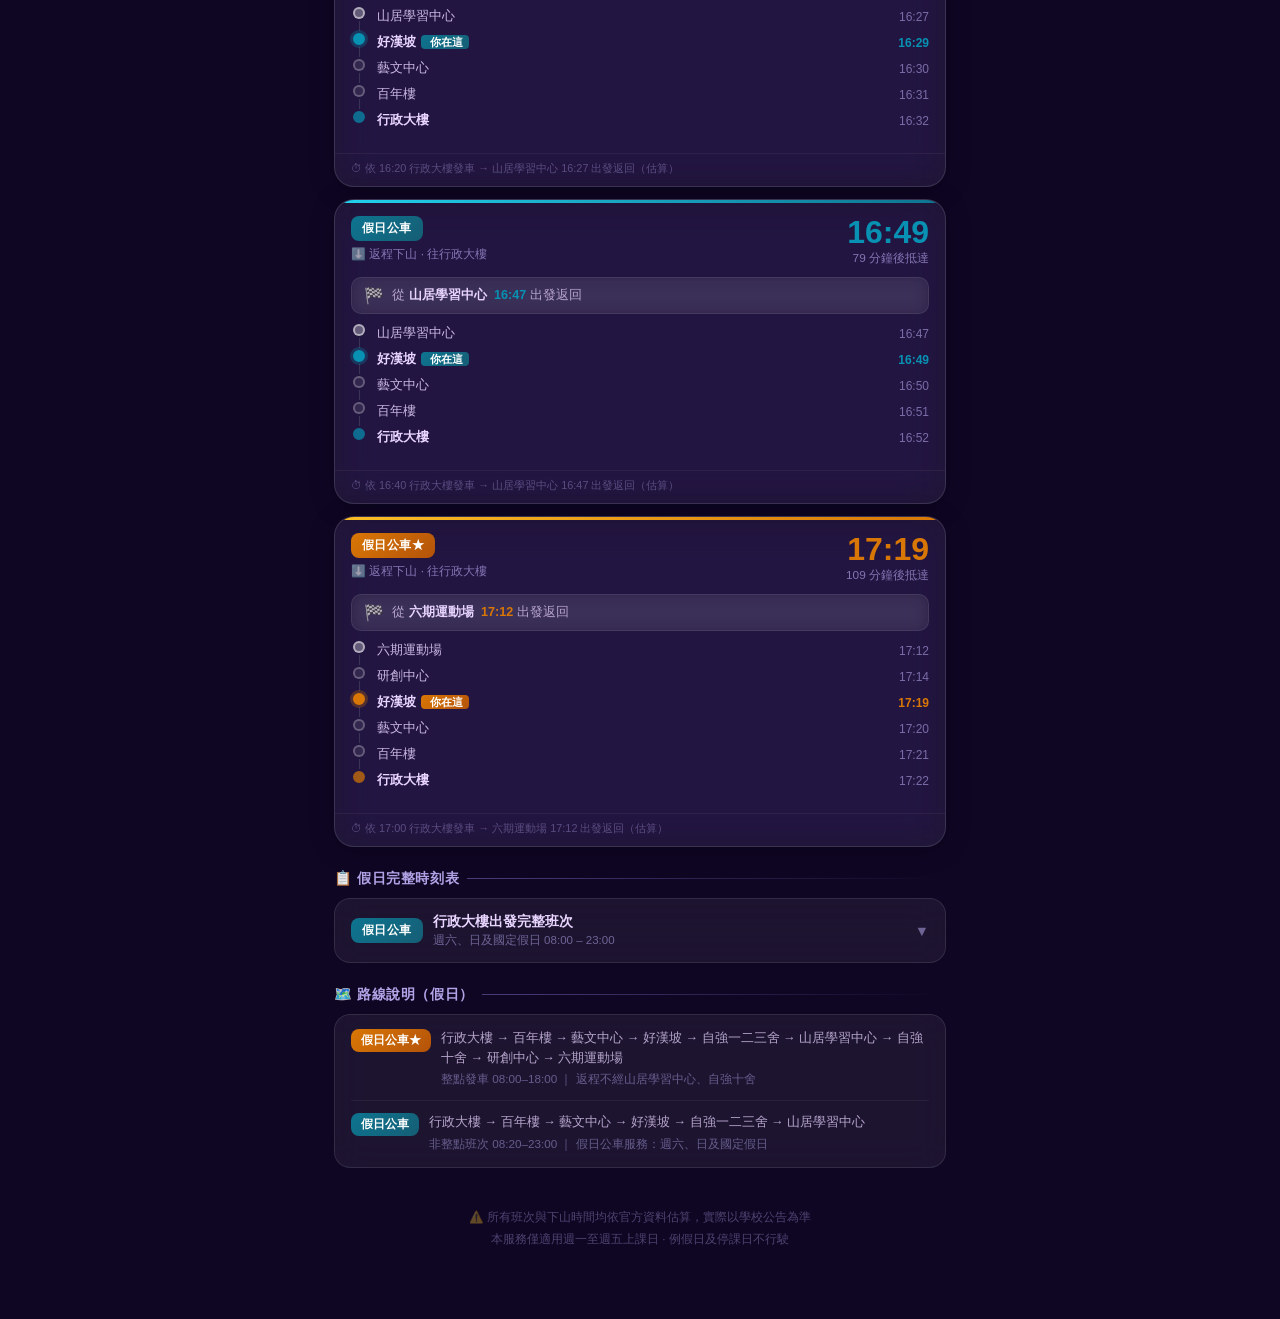
==== commit 329f352c: "feat: replace index.html with Glassmorphism UI GitHub Pages will now serve the Glassmorphism design " ====
--- a/index.html
+++ b/index.html
@@ -3,258 +3,459 @@
 <head>
   <meta charset="UTF-8" />
   <meta name="viewport" content="width=device-width, initial-scale=1.0" />
-  <title>政大校園公車即時資訊</title>
+  <title>政大校園公車 · Glassmorphism</title>
   <style>
     :root {
-      --nccu:       #4C1D95;
-      --nccu-light: #7C3AED;
-      --r1:         #7C3AED;
-      --r2:         #1D4ED8;
-      --r3:         #0369A1;
-      --ok:         #059669;
-      --warn:       #D97706;
-      --danger:     #DC2626;
-      --bg:         #F5F3FF;
-    }
+      --r1:    #A78BFA;
+      --r2:    #60A5FA;
+      --r3:    #34D399;
+      --rh2:   #FBBF24;
+      --rh3:   #22D3EE;
+      --ok:    #34D399;
+      --warn:  #FBBF24;
+      --danger:#F87171;
+    }
+
     * { box-sizing: border-box; margin: 0; padding: 0; }
+
+    /* ── ANIMATED MESH BACKGROUND ── */
     body {
       font-family: -apple-system, BlinkMacSystemFont, 'Noto Sans TC',
                    'Microsoft JhengHei', sans-serif;
-      background: var(--bg);
-      color: #1E1B4B;
       min-height: 100vh;
-    }
-
-    /* ===== HEADER ===== */
+      background: #0F0624;
+      color: #E9D5FF;
+      overflow-x: hidden;
+      position: relative;
+    }
+
+    .bg-orbs {
+      position: fixed;
+      inset: 0;
+      z-index: 0;
+      pointer-events: none;
+      overflow: hidden;
+    }
+    .orb {
+      position: absolute;
+      border-radius: 50%;
+      filter: blur(80px);
+      opacity: .55;
+      animation: drift 18s ease-in-out infinite alternate;
+    }
+    .orb-1 { width:520px; height:520px; background:#5B21B6; top:-120px; left:-160px; animation-delay:0s; }
+    .orb-2 { width:420px; height:420px; background:#1D4ED8; top:30%;  right:-100px; animation-delay:-5s; animation-duration:14s; }
+    .orb-3 { width:360px; height:360px; background:#0E7490; bottom:-80px; left:30%; animation-delay:-9s; animation-duration:20s; }
+    .orb-4 { width:280px; height:280px; background:#7C3AED; top:55%; left:-60px; animation-delay:-3s; animation-duration:16s; }
+    @keyframes drift {
+      0%   { transform: translate(0, 0) scale(1); }
+      100% { transform: translate(40px, 60px) scale(1.08); }
+    }
+
+    /* ── GLASS MIXIN ── */
+    .glass {
+      background: rgba(255,255,255,.07);
+      backdrop-filter: blur(18px) saturate(160%);
+      -webkit-backdrop-filter: blur(18px) saturate(160%);
+      border: 1px solid rgba(255,255,255,.14);
+      border-radius: 20px;
+    }
+    .glass-strong {
+      background: rgba(255,255,255,.12);
+      backdrop-filter: blur(24px) saturate(180%);
+      -webkit-backdrop-filter: blur(24px) saturate(180%);
+      border: 1px solid rgba(255,255,255,.22);
+    }
+
+    /* ── LAYOUT ── */
+    #app {
+      position: relative;
+      z-index: 1;
+      max-width: 640px;
+      margin: 0 auto;
+      padding: 16px 14px 40px;
+    }
+
+    /* ── HEADER ── */
     header {
-      background: linear-gradient(140deg, #1E0A4C 0%, #3B0D82 50%, #5B21B6 100%);
-      color: #fff;
-      padding: 20px 16px 28px;
       text-align: center;
-      box-shadow: 0 4px 20px rgba(76,29,149,.45);
-    }
-    .header-logo { font-size: .85rem; letter-spacing:.12em; opacity:.75; margin-bottom:4px; }
-    .header-title { font-size: 1.35rem; font-weight: 800; letter-spacing:.04em; }
+      padding: 28px 20px 24px;
+      margin-bottom: 18px;
+      border-radius: 24px;
+      background: rgba(255,255,255,.08);
+      backdrop-filter: blur(24px) saturate(180%);
+      -webkit-backdrop-filter: blur(24px) saturate(180%);
+      border: 1px solid rgba(255,255,255,.18);
+      box-shadow: 0 8px 32px rgba(0,0,0,.35), inset 0 1px 0 rgba(255,255,255,.15);
+    }
+    .hdr-logo {
+      font-size: .78rem; letter-spacing: .16em;
+      text-transform: uppercase;
+      color: rgba(196,181,253,.7);
+      margin-bottom: 4px;
+    }
+    .hdr-title {
+      font-size: 1.3rem; font-weight: 800;
+      background: linear-gradient(135deg, #E9D5FF, #A78BFA, #7DD3FC);
+      -webkit-background-clip: text;
+      -webkit-text-fill-color: transparent;
+      background-clip: text;
+      letter-spacing: .04em;
+    }
     .clock {
-      font-size: 2.8rem; font-weight: 900;
+      font-size: 3rem; font-weight: 900;
       font-variant-numeric: tabular-nums;
-      letter-spacing: .02em;
-      margin: 10px 0 4px;
-      text-shadow: 0 0 20px rgba(167,139,250,.6);
-    }
-    .date-str { font-size: .85rem; opacity: .8; }
+      letter-spacing: .04em;
+      margin: 14px 0 4px;
+      background: linear-gradient(135deg, #fff, #C4B5FD);
+      -webkit-background-clip: text;
+      -webkit-text-fill-color: transparent;
+      background-clip: text;
+      filter: drop-shadow(0 0 24px rgba(167,139,250,.5));
+    }
+    .date-str { font-size: .82rem; color: rgba(196,181,253,.7); }
     .school-pill {
-      display: inline-block; margin-top: 10px;
-      padding: 4px 14px; border-radius: 999px;
-      font-size: .78rem; font-weight: 700;
-      letter-spacing:.04em;
-    }
-    .pill-on  { background:rgba(52,211,153,.2); border:1px solid rgba(52,211,153,.5); color:#A7F3D0; }
-    .pill-off { background:rgba(239,68,68,.2);  border:1px solid rgba(239,68,68,.5);  color:#FCA5A5; }
-
-    /* ===== LAYOUT ===== */
-    main { max-width: 640px; margin: 0 auto; padding: 16px; }
-
+      display: inline-block; margin-top: 12px;
+      padding: 5px 16px; border-radius: 999px;
+      font-size: .76rem; font-weight: 700;
+      letter-spacing: .04em;
+    }
+    .pill-on  {
+      background: rgba(52,211,153,.15);
+      border: 1px solid rgba(52,211,153,.4);
+      color: #6EE7B7;
+    }
+    .pill-hol {
+      background: rgba(251,191,36,.15);
+      border: 1px solid rgba(251,191,36,.4);
+      color: #FDE68A;
+    }
+
+    /* ── SECTION TITLE ── */
     .sec-title {
       display: flex; align-items: center; gap: 8px;
-      font-size: 1rem; font-weight: 700; color: #4C1D95;
-      margin: 22px 0 12px;
+      font-size: .9rem; font-weight: 700;
+      color: rgba(196,181,253,.9);
+      margin: 22px 0 10px;
+      letter-spacing: .04em;
     }
     .sec-title::after {
-      content:''; flex:1; height:2px;
-      background: linear-gradient(to right, #DDD6FE, transparent);
-    }
-
-    /* ===== TIP BOX ===== */
+      content:''; flex:1; height:1px;
+      background: linear-gradient(to right, rgba(167,139,250,.4), transparent);
+    }
+
+    /* ── TIP BOX ── */
     .tip-box {
-      background: #ECFDF5; border:1px solid #6EE7B7;
-      border-radius: 12px; padding: 12px 14px;
-      font-size: .84rem; color: #065F46; line-height:1.55;
-      margin-bottom: 18px;
-    }
-    .tip-box strong { color: #047857; }
-
-    /* ===== BUS CARD ===== */
+      background: rgba(52,211,153,.08);
+      border: 1px solid rgba(52,211,153,.25);
+      border-radius: 14px;
+      padding: 12px 14px;
+      font-size: .82rem;
+      color: rgba(167,243,208,.9);
+      line-height: 1.6;
+      margin-bottom: 16px;
+      backdrop-filter: blur(12px);
+      -webkit-backdrop-filter: blur(12px);
+    }
+    .tip-box.holiday {
+      background: rgba(251,191,36,.08);
+      border-color: rgba(251,191,36,.25);
+      color: rgba(253,230,138,.9);
+    }
+    .tip-box strong { color: #6EE7B7; }
+    .tip-box.holiday strong { color: #FDE68A; }
+
+    /* ── BUS CARD ── */
     .bus-card {
-      background: #fff; border-radius: 16px;
+      border-radius: 20px;
       margin-bottom: 12px;
-      box-shadow: 0 2px 12px rgba(76,29,149,.09);
-      border-left: 5px solid #ccc;
+      background: rgba(255,255,255,.07);
+      backdrop-filter: blur(18px) saturate(160%);
+      -webkit-backdrop-filter: blur(18px) saturate(160%);
+      border: 1px solid rgba(255,255,255,.12);
+      box-shadow: 0 4px 24px rgba(0,0,0,.25);
       overflow: hidden;
-      transition: transform .15s;
-    }
-    .bus-card:hover { transform: translateY(-2px); }
-    .bus-card.r1  { border-left-color: var(--r1); }
-    .bus-card.r2  { border-left-color: var(--r2); }
-    .bus-card.r3  { border-left-color: var(--r3); }
-    .bus-card.rh2 { border-left-color: #B45309; }   /* holiday – 六期 (amber) */
-    .bus-card.rh3 { border-left-color: #0E7490; }   /* holiday – 山居 (teal)  */
-    .bus-card.next-up { box-shadow: 0 0 0 2px var(--warn), 0 4px 16px rgba(217,119,6,.25); }
+      transition: transform .18s, box-shadow .18s;
+      position: relative;
+    }
+    .bus-card::before {
+      content:'';
+      position: absolute;
+      top:0; left:0; right:0;
+      height: 3px;
+      border-radius: 20px 20px 0 0;
+    }
+    .bus-card.r1::before  { background: linear-gradient(90deg, #A78BFA, #7C3AED); }
+    .bus-card.r2::before  { background: linear-gradient(90deg, #60A5FA, #2563EB); }
+    .bus-card.r3::before  { background: linear-gradient(90deg, #34D399, #059669); }
+    .bus-card.rh2::before { background: linear-gradient(90deg, #FBBF24, #D97706); }
+    .bus-card.rh3::before { background: linear-gradient(90deg, #22D3EE, #0E7490); }
+    .bus-card:hover {
+      transform: translateY(-3px);
+      box-shadow: 0 8px 32px rgba(0,0,0,.35);
+    }
+    .bus-card.next-up {
+      border-color: rgba(251,191,36,.45);
+      box-shadow: 0 0 0 1px rgba(251,191,36,.3), 0 6px 28px rgba(251,191,36,.15);
+    }
 
     .card-top {
       display: flex; justify-content: space-between; align-items: flex-start;
-      padding: 14px 14px 10px;
+      padding: 16px 16px 10px;
     }
     .route-badge {
-      display: inline-block; padding: 3px 10px; border-radius: 8px;
-      font-size: .78rem; font-weight: 800; color: #fff;
-    }
-    .route-name { font-size: .78rem; color: #6B7280; margin-top: 3px; }
+      display: inline-block;
+      padding: 4px 11px; border-radius: 8px;
+      font-size: .75rem; font-weight: 800;
+      color: #fff;
+      letter-spacing: .04em;
+    }
+    .route-name { font-size: .75rem; color: rgba(196,181,253,.6); margin-top: 5px; }
     .dep-block { text-align: right; }
     .dep-time {
       font-size: 2rem; font-weight: 900;
-      font-variant-numeric: tabular-nums; line-height: 1;
+      font-variant-numeric: tabular-nums;
+      line-height: 1;
     }
     .countdown {
-      font-size: .78rem; color: #6B7280; margin-top: 2px;
+      font-size: .74rem; color: rgba(196,181,253,.6); margin-top: 3px;
       font-variant-numeric: tabular-nums;
     }
     .cd-urgent { color: var(--danger); font-weight: 800; animation: pulse 1s infinite; }
     .cd-soon   { color: var(--warn);   font-weight: 700; }
-    @keyframes pulse { 0%,100%{opacity:1} 50%{opacity:.55} }
-
-    /* ===== STOP TIMELINE ===== */
-    .stops-wrap { padding: 0 14px 14px; }
-    .stop-row { display: flex; align-items: stretch; gap: 10px; }
+    @keyframes pulse { 0%,100%{opacity:1} 50%{opacity:.5} }
+
+    /* ── STOP TIMELINE ── */
+    .stops-wrap { padding: 0 16px 14px; }
+    .stop-row { display:flex; align-items:stretch; gap:10px; }
     .stop-spine {
-      display: flex; flex-direction: column; align-items: center;
-      width: 16px; flex-shrink: 0;
+      display:flex; flex-direction:column; align-items:center;
+      width:16px; flex-shrink:0;
     }
     .stop-dot {
-      width: 14px; height: 14px; border-radius: 50%;
-      border: 3px solid #D1D5DB; background: #fff; flex-shrink:0;
-    }
-    .dot-start { border-color:#9CA3AF; background:#9CA3AF; }
-    .dot-end   { border-color:currentColor; }
-    .spine-line { flex:1; width:2px; background:#E5E7EB; margin: 2px 0; min-height:8px; }
+      width:12px; height:12px; border-radius:50%;
+      border:2px solid rgba(255,255,255,.25);
+      background: rgba(255,255,255,.08);
+      flex-shrink:0;
+    }
+    .dot-start { border-color:rgba(255,255,255,.5); background:rgba(255,255,255,.3); }
+    .spine-line { flex:1; width:1px; background:rgba(255,255,255,.12); margin:2px 0; min-height:8px; }
     .stop-info {
       flex:1; display:flex; justify-content:space-between; align-items:center;
       padding: 1px 0 8px;
     }
-    .stop-name-txt { font-size: .83rem; }
-    .stop-name-txt.bold { font-weight: 700; }
-    .stop-eta-txt { font-size: .78rem; color:#6B7280; font-variant-numeric:tabular-nums; }
-
-    /* ===== NEXT BUS BANNER ===== */
+    .stop-name-txt { font-size:.81rem; color: rgba(233,213,255,.85); }
+    .stop-name-txt.bold { font-weight:700; color:#E9D5FF; }
+    .stop-eta-txt { font-size:.75rem; color:rgba(196,181,253,.55); font-variant-numeric:tabular-nums; }
+
+    /* ── NEXT BUS BANNER ── */
     .next-banner {
-      background: linear-gradient(135deg, #FEF3C7, #FDE68A);
-      border: 1px solid #FCD34D; border-radius: 10px;
-      padding: 6px 12px; font-size:.76rem; color:#78350F;
-      font-weight:700; text-align:center; margin-bottom:10px;
-      letter-spacing:.02em;
-    }
-
-    /* ===== TABS ===== */
+      background: rgba(251,191,36,.12);
+      border: 1px solid rgba(251,191,36,.3);
+      border-radius: 12px;
+      padding: 8px 14px;
+      font-size: .76rem;
+      color: #FDE68A;
+      font-weight: 700;
+      text-align: center;
+      margin-bottom: 10px;
+      backdrop-filter: blur(10px);
+      -webkit-backdrop-filter: blur(10px);
+      letter-spacing: .02em;
+    }
+
+    /* ── TABS ── */
     .tab-bar {
-      display: flex; background:#fff; border-radius:12px;
-      padding:4px; margin-bottom:10px;
-      box-shadow:0 2px 8px rgba(76,29,149,.08);
+      display:flex;
+      background: rgba(255,255,255,.06);
+      backdrop-filter: blur(14px);
+      -webkit-backdrop-filter: blur(14px);
+      border: 1px solid rgba(255,255,255,.1);
+      border-radius: 14px;
+      padding: 5px;
+      margin-bottom: 10px;
+      gap: 4px;
     }
     .tab-btn {
       flex:1; padding:8px 4px; border:none; background:none;
-      border-radius:8px; cursor:pointer;
-      font-size:.85rem; font-weight:600; color:#6B7280;
-      transition:all .2s;
+      border-radius:10px; cursor:pointer;
+      font-size:.83rem; font-weight:600;
+      color: rgba(196,181,253,.6);
+      transition: all .2s;
     }
     .tab-btn.active {
-      background: var(--nccu); color:#fff; font-weight:800;
-    }
-
-    /* ===== INFO BOX ===== */
+      background: linear-gradient(135deg, rgba(124,58,237,.7), rgba(109,40,217,.5));
+      color:#E9D5FF; font-weight:800;
+      box-shadow: 0 2px 12px rgba(124,58,237,.35);
+      border: 1px solid rgba(167,139,250,.3);
+    }
+
+    /* ── INFO BOX ── */
     .info-box {
-      background:#FFF7ED; border:1px solid #FED7AA;
-      border-radius:10px; padding:10px 12px;
-      font-size:.8rem; color:#92400E; margin-bottom:10px;
-      line-height:1.5;
-    }
-
-    /* ===== FULL SCHEDULE ===== */
+      background: rgba(96,165,250,.07);
+      border: 1px solid rgba(96,165,250,.2);
+      border-radius: 12px;
+      padding: 10px 14px;
+      font-size: .79rem;
+      color: rgba(186,230,253,.8);
+      margin-bottom: 10px;
+      line-height: 1.55;
+      backdrop-filter: blur(10px);
+      -webkit-backdrop-filter: blur(10px);
+    }
+
+    /* ── FULL SCHEDULE ── */
     .sched-card {
-      background:#fff; border-radius:14px; margin-bottom:10px;
-      overflow:hidden; box-shadow:0 2px 8px rgba(76,29,149,.07);
+      border-radius: 16px;
+      margin-bottom: 10px;
+      overflow: hidden;
+      background: rgba(255,255,255,.06);
+      backdrop-filter: blur(16px);
+      -webkit-backdrop-filter: blur(16px);
+      border: 1px solid rgba(255,255,255,.1);
     }
     .sched-head {
       display:flex; align-items:center; gap:10px;
-      padding:13px 14px; cursor:pointer; user-select:none;
-    }
-    .sched-head:hover { background:#F5F3FF; }
+      padding:14px 16px; cursor:pointer; user-select:none;
+      transition: background .2s;
+    }
+    .sched-head:hover { background: rgba(255,255,255,.05); }
     .sched-meta { flex:1; }
-    .sched-dest { font-size:.88rem; font-weight:700; }
-    .sched-hours { font-size:.73rem; color:#9CA3AF; margin-top:1px; }
-    .sched-toggle { font-size:1rem; color:#9CA3AF; transition:transform .2s; }
+    .sched-dest { font-size:.86rem; font-weight:700; color:#E9D5FF; }
+    .sched-hours { font-size:.72rem; color:rgba(196,181,253,.5); margin-top:2px; }
+    .sched-toggle { font-size:.9rem; color:rgba(196,181,253,.5); transition:transform .2s; }
     .sched-toggle.open { transform:rotate(180deg); }
-    .sched-body { padding:0 14px 14px; display:none; }
+    .sched-body { padding:0 16px 14px; display:none; }
     .sched-body.open { display:block; }
     .sched-note {
-      font-size:.76rem; color:#6B7280; margin-bottom:8px;
-      padding:6px 10px; background:#F9FAFB; border-radius:8px;
+      font-size:.75rem;
+      color:rgba(196,181,253,.6);
+      margin-bottom:8px;
+      padding:7px 10px;
+      background: rgba(255,255,255,.04);
+      border-radius:8px;
+      border: 1px solid rgba(255,255,255,.07);
+      line-height:1.5;
     }
     .time-grid { display:flex; flex-wrap:wrap; gap:5px; margin-top:6px; }
     .t-chip {
-      padding:4px 9px; border-radius:6px;
-      font-size:.78rem; font-variant-numeric:tabular-nums; color:#4C1D95;
-      background:#EDE9FE; transition:all .2s;
-    }
-    .t-chip.past      { background:#F3F4F6; color:#9CA3AF; }
-    .t-chip.nxt       { background:#4C1D95; color:#fff; font-weight:800; }
-    .t-chip.eve       { background:#DBEAFE; color:#1E40AF; } /* evening off-peak marker */
-    .t-chip-yellow    { padding:4px 9px; border-radius:6px; font-size:.78rem;
-                        font-variant-numeric:tabular-nums; cursor:default;
-                        background:#FEF3C7; color:#92400E; border:1px solid #FCD34D; }
-    .t-chip-yellow.nxt { background:#B45309; color:#fff; font-weight:800; border-color:#B45309; }
-    .t-chip-yellow.past { background:#F3F4F6; color:#9CA3AF; border-color:#E5E7EB; }
-
-    /* ===== ROUTE LEGEND ===== */
+      padding:4px 10px; border-radius:8px;
+      font-size:.76rem; font-variant-numeric:tabular-nums;
+      color: #C4B5FD;
+      background: rgba(167,139,250,.12);
+      border: 1px solid rgba(167,139,250,.2);
+      transition: all .2s;
+    }
+    .t-chip.past { background:rgba(255,255,255,.04); color:rgba(196,181,253,.3); border-color:rgba(255,255,255,.06); }
+    .t-chip.nxt  {
+      background: linear-gradient(135deg, rgba(124,58,237,.7), rgba(109,40,217,.5));
+      color:#fff; font-weight:800;
+      border-color: rgba(167,139,250,.5);
+      box-shadow: 0 2px 10px rgba(124,58,237,.35);
+    }
+    .t-chip.eve  { background:rgba(96,165,250,.1); color:#93C5FD; border-color:rgba(96,165,250,.2); }
+    .t-chip-yellow {
+      padding:4px 10px; border-radius:8px;
+      font-size:.76rem; font-variant-numeric:tabular-nums;
+      background: rgba(251,191,36,.12);
+      color: #FDE68A;
+      border: 1px solid rgba(251,191,36,.25);
+    }
+    .t-chip-yellow.nxt  {
+      background: linear-gradient(135deg, rgba(217,119,6,.7), rgba(180,83,9,.5));
+      color:#fff; font-weight:800;
+      border-color:rgba(251,191,36,.5);
+      box-shadow: 0 2px 10px rgba(217,119,6,.35);
+    }
+    .t-chip-yellow.past { background:rgba(255,255,255,.04); color:rgba(196,181,253,.3); border-color:rgba(255,255,255,.06); }
+
+    /* ── ROUTE LEGEND ── */
     .legend {
-      background:#fff; border-radius:14px; padding:14px;
-      margin-bottom:10px; box-shadow:0 2px 8px rgba(76,29,149,.07);
+      border-radius: 16px;
+      margin-bottom: 10px;
+      background: rgba(255,255,255,.06);
+      backdrop-filter: blur(16px);
+      -webkit-backdrop-filter: blur(16px);
+      border: 1px solid rgba(255,255,255,.1);
+      padding: 14px 16px;
     }
     .leg-row {
       display:flex; align-items:flex-start; gap:10px;
-      margin-bottom:10px; padding-bottom:10px;
-      border-bottom:1px solid #F3F4F6;
+      margin-bottom:12px; padding-bottom:12px;
+      border-bottom:1px solid rgba(255,255,255,.06);
     }
     .leg-row:last-child { margin:0; padding:0; border:none; }
     .leg-badge {
-      padding:3px 9px; border-radius:7px;
-      font-size:.76rem; font-weight:800; color:#fff; white-space:nowrap;
-    }
-    .leg-info { font-size:.8rem; color:#374151; line-height:1.5; }
-    .leg-stops { font-size:.75rem; color:#6B7280; margin-top:2px; }
-
-    /* ===== NO SERVICE ===== */
+      padding:4px 10px; border-radius:8px;
+      font-size:.73rem; font-weight:800; color:#fff; white-space:nowrap;
+    }
+    .leg-info { font-size:.79rem; color:rgba(233,213,255,.75); line-height:1.55; }
+    .leg-stops { font-size:.73rem; color:rgba(196,181,253,.45); margin-top:2px; }
+
+    /* ── NO SERVICE ── */
     .no-svc {
-      text-align:center; padding:48px 20px;
-      background:#fff; border-radius:16px; color:#6B7280;
-      box-shadow:0 2px 12px rgba(76,29,149,.07);
+      text-align:center; padding:52px 20px;
+      background: rgba(255,255,255,.06);
+      backdrop-filter: blur(16px);
+      -webkit-backdrop-filter: blur(16px);
+      border: 1px solid rgba(255,255,255,.1);
+      border-radius: 20px;
+      color: rgba(196,181,253,.6);
     }
     .no-svc .emoji { font-size:3rem; }
-    .no-svc .ttl { font-size:1.1rem; font-weight:700; color:#1E1B4B; margin:12px 0 6px; }
-    .no-svc .sub { font-size:.84rem; }
-
-    /* ===== FOOTER ===== */
+    .no-svc .ttl { font-size:1.1rem; font-weight:700; color:#E9D5FF; margin:12px 0 6px; }
+    .no-svc .sub { font-size:.83rem; }
+
+    /* ── FOOTER ── */
     footer {
       text-align:center; padding:28px 16px;
-      color:#9CA3AF; font-size:.75rem; line-height:1.8;
+      color:rgba(196,181,253,.35); font-size:.73rem; line-height:1.9;
+    }
+
+    /* ── DIVIDER IN DOWNHILL CARD ── */
+    .term-banner-glass {
+      display:flex; align-items:center; gap:8px;
+      background: rgba(255,255,255,.05);
+      border: 1px solid rgba(255,255,255,.08);
+      border-radius: 10px;
+      padding: 8px 12px;
+      margin-bottom: 10px;
+      font-size: .79rem;
+      color: rgba(233,213,255,.7);
+      backdrop-filter: blur(8px);
+      -webkit-backdrop-filter: blur(8px);
     }
   </style>
 </head>
 <body>
 
-<header>
-  <div class="header-logo">NCCU · 國立政治大學</div>
-  <div class="header-title">🚌 校園公車即時資訊</div>
-  <div class="clock" id="clock">--:--:--</div>
-  <div class="date-str" id="date-str">載入中...</div>
-  <div id="school-pill" class="school-pill"></div>
-</header>
-
-<main id="main"></main>
-
-<footer>
-  ⚠️ 所有班次與下山時間均依官方資料估算，實際以學校公告為準<br>
-  本服務僅適用週一至週五上課日 · 例假日及停課日不行駛
-</footer>
+<!-- Animated orbs background -->
+<div class="bg-orbs">
+  <div class="orb orb-1"></div>
+  <div class="orb orb-2"></div>
+  <div class="orb orb-3"></div>
+  <div class="orb orb-4"></div>
+</div>
+
+<div id="app">
+
+  <!-- HEADER -->
+  <header>
+    <div class="hdr-logo">NCCU · 國立政治大學</div>
+    <div class="hdr-title">🚌 校園公車即時資訊</div>
+    <div class="clock" id="clock">--:--:--</div>
+    <div class="date-str" id="date-str">載入中...</div>
+    <div id="school-pill" class="school-pill"></div>
+  </header>
+
+  <main id="main"></main>
+
+  <footer>
+    ⚠️ 所有班次與下山時間均依官方資料估算，實際以學校公告為準<br>
+    本服務僅適用週一至週五上課日 · 例假日及停課日不行駛
+  </footer>
+
+</div>
 
 <script>
 // ─────────────────────────────────────────────
@@ -262,7 +463,8 @@
 // ─────────────────────────────────────────────
 const ROUTES = {
   r1: {
-    id: 'r1', badge: '政大一路', color: '#7C3AED',
+    id: 'r1', badge: '政大一路', color: '#8B5CF6',
+    badgeBg: 'linear-gradient(135deg,#7C3AED,#5B21B6)',
     dest: '好漢坡', svcEnd: 17*60+55,
     svcHours: '07:30 – 17:55',
     note: '尖峰（整點前後30分）每5分一班；離峰每8分一班',
@@ -273,15 +475,8 @@
       { name:'藝文中心', off:2 },
       { name:'好漢坡',   off:3 },
     ],
-    // 終點站到達後原路返回
-    // T = 行政大樓發車時間
-    // T+3 抵達好漢坡（終點），停靠約 1 分後出發返回
-    terminus: '好漢坡',
-    terminusArrOff: 3,   // 上山：行政大樓 → 好漢坡
-    terminusDepOff: 4,   // 從好漢坡出發下山（停靠 1 分）
-    // 返程各站通過時間（從行政大樓發車後 T+X 分）
+    terminus: '好漢坡', terminusArrOff: 3, terminusDepOff: 4,
     downAt: { '好漢坡': 4 },
-    // 從終點站出發後各站時間（off = 從終點出發後幾分）
     returnStops: [
       { name:'好漢坡',   off:0 },
       { name:'藝文中心', off:1 },
@@ -290,7 +485,8 @@
     ],
   },
   r2: {
-    id: 'r2', badge: '政大二路', color: '#1D4ED8',
+    id: 'r2', badge: '政大二路', color: '#3B82F6',
+    badgeBg: 'linear-gradient(135deg,#2563EB,#1D4ED8)',
     dest: '六期運動場', svcEnd: 21*60+30,
     svcHours: '07:30 – 21:30',
     note: '返程（下山）不經山居學習中心、自強十舍',
@@ -306,13 +502,8 @@
       { name:'研創中心',     off:8  },
       { name:'六期運動場',   off:10 },
     ],
-    // T+10 抵達六期運動場（終點），停靠約 2 分後出發返回
-    // 返程：六期 → 研創 → 好漢坡 → 藝文 → 百年 → 行政大樓（不經山居、自強十舍）
-    terminus: '六期運動場',
-    terminusArrOff: 10,
-    terminusDepOff: 12,  // 從六期出發返回
-    downAt: { '好漢坡': 19 },  // T+12 出發，約 7 分後到好漢坡
-    // 從終點站出發後各站時間
+    terminus: '六期運動場', terminusArrOff: 10, terminusDepOff: 12,
+    downAt: { '好漢坡': 19 },
     returnStops: [
       { name:'六期運動場', off:0 },
       { name:'研創中心',   off:2 },
@@ -323,7 +514,8 @@
     ],
   },
   r3: {
-    id: 'r3', badge: '政大三路', color: '#0369A1',
+    id: 'r3', badge: '政大三路', color: '#10B981',
+    badgeBg: 'linear-gradient(135deg,#059669,#047857)',
     dest: '山居學習中心', svcEnd: 23*60,
     svcHours: '08:10 – 23:00',
     note: '18:00後班次密集；返程不停自強十舍',
@@ -336,13 +528,8 @@
       { name:'自強一二三舍', off:4 },
       { name:'山居學習中心', off:5 },
     ],
-    // T+5 抵達山居學習中心（終點），停靠約 2 分後出發返回
-    // 返程：山居 → 好漢坡 → 藝文 → 百年 → 行政大樓
-    terminus: '山居學習中心',
-    terminusArrOff: 5,
-    terminusDepOff: 7,   // 從山居出發返回
+    terminus: '山居學習中心', terminusArrOff: 5, terminusDepOff: 7,
     downAt: { '山居學習中心': 7, '好漢坡': 9 },
-    // 從終點站出發後各站時間
     returnStops: [
       { name:'山居學習中心', off:0 },
       { name:'好漢坡',       off:2 },
@@ -351,10 +538,9 @@
       { name:'行政大樓',     off:5 },
     ],
   },
-
-  // ── 假日公車（黃底）── 行駛至六期運動場，返程不經山居、自強十舍
   rh2: {
-    id: 'rh2', badge: '假日公車★', color: '#B45309',
+    id: 'rh2', badge: '假日公車★', color: '#D97706',
+    badgeBg: 'linear-gradient(135deg,#D97706,#B45309)',
     dest: '六期運動場', svcEnd: 18*60,
     svcHours: '08:00 – 18:00（整點班次）',
     note: '黃底班次：延伸至六期運動場；返程不經山居學習中心、自強十舍',
@@ -370,9 +556,7 @@
       { name:'研創中心',     off:8  },
       { name:'六期運動場',   off:10 },
     ],
-    terminus: '六期運動場',
-    terminusArrOff: 10,
-    terminusDepOff: 12,
+    terminus: '六期運動場', terminusArrOff: 10, terminusDepOff: 12,
     downAt: { '好漢坡': 19 },
     returnStops: [
       { name:'六期運動場', off:0  },
@@ -383,10 +567,9 @@
       { name:'行政大樓',   off:10 },
     ],
   },
-
-  // ── 假日公車（一般）── 行駛至山居學習中心
   rh3: {
-    id: 'rh3', badge: '假日公車', color: '#0E7490',
+    id: 'rh3', badge: '假日公車', color: '#0891B2',
+    badgeBg: 'linear-gradient(135deg,#0E7490,#155E75)',
     dest: '山居學習中心', svcEnd: 23*60,
     svcHours: '08:20 – 23:00（非整點班次）',
     note: '一般班次：行至山居學習中心返回；返程不停自強十舍',
@@ -399,9 +582,7 @@
       { name:'自強一二三舍', off:4 },
       { name:'山居學習中心', off:5 },
     ],
-    terminus: '山居學習中心',
-    terminusArrOff: 5,
-    terminusDepOff: 7,
+    terminus: '山居學習中心', terminusArrOff: 5, terminusDepOff: 7,
     downAt: { '山居學習中心': 7, '好漢坡': 9 },
     returnStops: [
       { name:'山居學習中心', off:0 },
@@ -417,7 +598,6 @@
 //  DEPARTURE TIME GENERATION
 // ─────────────────────────────────────────────
 function genR1() {
-  // Peak windows (5-min interval); off-peak 8-min
   const peaks = [
     [7*60+45, 8*60+15],  [8*60+45, 9*60+15],
     [9*60+45,10*60+15],  [10*60+45,11*60+15],
@@ -431,7 +611,6 @@
   while (t <= 17*60+55) { out.push(t); t += inPeak(t) ? 5 : 8; }
   return out;
 }
-
 function genR2() {
   return [
     7*60+30, 7*60+50,
@@ -451,7 +630,6 @@
     21*60+30,
   ];
 }
-
 function genR3() {
   const fixed = [
     8*60+10,
@@ -465,15 +643,12 @@
     16*60+30,
     17*60+10,17*60+30,
   ];
-  // 18:00–19:00 每8分
-  const eve8=[], eve10=[], eve15=[];
-  for (let t=18*60;   t<19*60;    t+=8 ) eve8.push(t);
-  for (let t=19*60;   t<20*60;    t+=10) eve10.push(t);
-  for (let t=20*60;   t<=23*60;   t+=15) eve15.push(t);
+  const eve8=[],eve10=[],eve15=[];
+  for (let t=18*60; t<19*60;  t+=8 ) eve8.push(t);
+  for (let t=19*60; t<20*60;  t+=10) eve10.push(t);
+  for (let t=20*60; t<=23*60; t+=15) eve15.push(t);
   return [...new Set([...fixed,...eve8,...eve10,...eve15])].sort((a,b)=>a-b);
 }
-
-// ── Holiday helpers must be defined BEFORE DEPARTURES ──
 function genHoliday() {
   return [
     8*60,     8*60+20,  8*60+40,
@@ -491,19 +666,15 @@
     22*60,    22*60+15, 22*60+30, 22*60+45, 23*60,
   ];
 }
-// 黃底（六期）= 整點 08:00~18:00；其餘均為一般班（山居）
 function isHolidayYellow(t) { return t % 60 === 0 && t >= 8*60 && t <= 18*60; }
 const ALL_HOLIDAY = genHoliday();
-
 const DEPARTURES = {
   r1:  genR1(),
   r2:  genR2(),
   r3:  genR3(),
-  rh2: ALL_HOLIDAY.filter(t =>  isHolidayYellow(t)),  // 黃底 → 六期
-  rh3: ALL_HOLIDAY.filter(t => !isHolidayYellow(t)),  // 一般 → 山居
+  rh2: ALL_HOLIDAY.filter(t =>  isHolidayYellow(t)),
+  rh3: ALL_HOLIDAY.filter(t => !isHolidayYellow(t)),
 };
-
-// Mark evening interval times for display
 const R3_EVENING_START = 18*60;
 
 // ─────────────────────────────────────────────
@@ -536,14 +707,14 @@
 // ─────────────────────────────────────────────
 //  RENDER HELPERS
 // ─────────────────────────────────────────────
-function renderStops(stops, depMin, routeColor) {
+function renderStops(stops, depMin, r) {
   return stops.map((s, i) => {
     const isFirst = i===0, isLast = i===stops.length-1;
     const etaMin = depMin + s.off;
-    const dotCls = isFirst ? 'stop-dot dot-start'
-                 : isLast  ? 'stop-dot dot-end'
-                 : 'stop-dot';
-    const dotStyle = isLast ? `style="border-color:${routeColor};color:${routeColor}"` : '';
+    const dotCls = isFirst ? 'stop-dot dot-start' : 'stop-dot';
+    const dotStyle = isLast
+      ? `style="border-color:${r.color};background:${r.color};opacity:.7"`
+      : '';
     const lineHtml = isLast ? '' : '<div class="spine-line"></div>';
     const bold = isLast ? ' bold' : '';
     return `
@@ -563,13 +734,12 @@
 function busCard(routeId, depMin, curMin, isNextBus) {
   const r = ROUTES[routeId];
   const diff = depMin - curMin;
-  const rNum = routeId.slice(1); // '1','2','3'
   const nextCls = isNextBus ? ' next-up' : '';
   return `
     <div class="bus-card ${routeId}${nextCls}">
       <div class="card-top">
         <div>
-          <span class="route-badge" style="background:${r.color}">${r.badge}</span>
+          <span class="route-badge" style="background:${r.badgeBg}">${r.badge}</span>
           <div class="route-name">往 ${r.dest}</div>
         </div>
         <div class="dep-block">
@@ -578,7 +748,7 @@
         </div>
       </div>
       <div class="stops-wrap">
-        ${renderStops(r.stops, depMin, r.color)}
+        ${renderStops(r.stops, depMin, r)}
       </div>
     </div>`;
 }
@@ -617,14 +787,13 @@
 
 function renderDownhill(curMin, selectedStop, routeIds) {
   routeIds = routeIds || ['r1','r2','r3'];
-  // Collect all upcoming return trips that serve selectedStop
   const buses = [];
   routeIds.forEach(id => {
     const r = ROUTES[id];
-    if (r.downAt[selectedStop] === undefined) return; // route doesn't serve this stop on return
+    if (r.downAt[selectedStop] === undefined) return;
     DEPARTURES[id].filter(depT => depT <= r.svcEnd).forEach(depT => {
-      const terminusDepT = depT + r.terminusDepOff;  // when bus departs terminus going down
-      const passT        = depT + r.downAt[selectedStop]; // when bus passes selectedStop
+      const terminusDepT = depT + r.terminusDepOff;
+      const passT        = depT + r.downAt[selectedStop];
       if (passT >= curMin) {
         buses.push({ id, r, depT, terminusDepT, passT });
       }
@@ -634,7 +803,7 @@
   const shown = buses.slice(0, 5);
 
   if (!shown.length) return `
-    <div style="text-align:center;padding:24px;color:#9CA3AF;font-size:.85rem">
+    <div style="text-align:center;padding:24px;color:rgba(196,181,253,.4);font-size:.85rem">
       目前無下山班次估算資料
     </div>`;
 
@@ -642,37 +811,29 @@
     const diff = b.passT - curMin;
     const isSameTerminus = (b.r.terminus === selectedStop);
 
-    // Build full return route stop list
     const stopsHtml = b.r.returnStops.map((s, i) => {
       const isFirst = i === 0;
       const isLast  = i === b.r.returnStops.length - 1;
-      const isHere  = s.name === selectedStop;  // the stop the user is at
+      const isHere  = s.name === selectedStop;
       const etaMin  = b.terminusDepT + s.off;
-
-      const dotCls = isFirst ? 'stop-dot dot-start'
-                   : isLast  ? 'stop-dot dot-end'
-                   : 'stop-dot';
-      const dotStyle = isLast ? `style="border-color:${b.r.color};color:${b.r.color}"` : '';
+      const dotCls  = isFirst ? 'stop-dot dot-start' : 'stop-dot';
+      const dotStyle = isLast
+        ? `style="border-color:${b.r.color};background:${b.r.color};opacity:.7"`
+        : isHere
+          ? `style="border-color:${b.r.color};background:${b.r.color};box-shadow:0 0 0 3px ${b.r.color}44"`
+          : '';
       const lineHtml = isLast ? '' : '<div class="spine-line"></div>';
-
-      // Highlight the "you are here" stop
-      const hereTag = isHere && !isSameTerminus
-        ? `<span style="font-size:.68rem;background:${b.r.color};color:#fff;
-                        border-radius:4px;padding:1px 5px;margin-left:5px;vertical-align:middle">
+      const hereTag  = isHere && !isSameTerminus
+        ? `<span style="font-size:.66rem;background:${b.r.badgeBg};color:#fff;
+                        border-radius:4px;padding:1px 6px;margin-left:5px;vertical-align:middle">
              你在這
            </span>`
         : '';
-
       const nameBold = (isHere || isLast) ? ' bold' : '';
-
       return `
         <div class="stop-row">
           <div class="stop-spine">
-            <div class="${dotCls}"
-              ${dotStyle}
-              ${isHere ? `style="border-color:${b.r.color};background:${b.r.color};
-                                 box-shadow:0 0 0 3px ${b.r.color}33"` : ''}
-            ></div>
+            <div class="${dotCls}" ${dotStyle}></div>
             ${lineHtml}
           </div>
           <div class="stop-info">
@@ -682,14 +843,11 @@
         </div>`;
     }).join('');
 
-    // Terminus departure banner
     const termBanner = `
-      <div style="display:flex;align-items:center;gap:8px;
-                  background:#F9FAFB;border-radius:8px;
-                  padding:7px 10px;margin-bottom:10px;font-size:.8rem;color:#374151">
+      <div class="term-banner-glass">
         <span style="font-size:1rem">🏁</span>
-        <span>從 <strong>${b.r.terminus}</strong>
-          <span style="color:${b.r.color};font-weight:800;margin-left:3px">${fmt(b.terminusDepT)}</span>
+        <span>從 <strong style="color:#E9D5FF">${b.r.terminus}</strong>
+          <span style="color:${b.r.color};font-weight:800;margin-left:4px">${fmt(b.terminusDepT)}</span>
           出發返回
         </span>
       </div>`;
@@ -698,7 +856,7 @@
       <div class="bus-card ${b.id}">
         <div class="card-top">
           <div>
-            <span class="route-badge" style="background:${b.r.color}">${b.r.badge}</span>
+            <span class="route-badge" style="background:${b.r.badgeBg}">${b.r.badge}</span>
             <div class="route-name">⬇️ 返程下山 · 往行政大樓</div>
           </div>
           <div class="dep-block">
@@ -712,31 +870,29 @@
           ${termBanner}
           ${stopsHtml}
         </div>
-        <div style="font-size:.7rem;color:#9CA3AF;padding:0 14px 10px;
-                    border-top:1px solid #F3F4F6;padding-top:8px;margin-top:2px">
+        <div style="font-size:.68rem;color:rgba(196,181,253,.35);padding:0 16px 10px;
+                    border-top:1px solid rgba(255,255,255,.05);padding-top:8px;margin-top:2px">
           ⏱ 依 ${fmt(b.depT)} 行政大樓發車 → ${b.r.terminus} ${fmt(b.terminusDepT)} 出發返回（估算）
         </div>
       </div>`;
   }).join('');
 }
 
-// Full schedule for weekdays (three accordion cards)
 function renderFullSchedule(curMin) {
   return ['r1','r2','r3'].map(id => {
     const r = ROUTES[id];
     const times = DEPARTURES[id];
     const chipsHtml = times.map(t => {
       let cls = 't-chip';
-      if (t < curMin - 3)              cls += ' past';
+      if (t < curMin - 3)                cls += ' past';
       else if (t>=curMin && t<=curMin+2) cls += ' nxt';
       else if (id==='r3' && t>=R3_EVENING_START) cls += ' eve';
       return `<span class="${cls}">${fmt(t)}</span>`;
     }).join('');
-
     return `
       <div class="sched-card">
         <div class="sched-head" onclick="togSched('${id}')">
-          <span class="route-badge" style="background:${r.color}">${r.badge}</span>
+          <span class="route-badge" style="background:${r.badgeBg}">${r.badge}</span>
           <div class="sched-meta">
             <div class="sched-dest">往 ${r.dest}</div>
             <div class="sched-hours">${r.svcHours}</div>
@@ -746,27 +902,25 @@
         <div class="sched-body" id="body-${id}">
           <div class="sched-note">${r.note}</div>
           <div class="time-grid">${chipsHtml}</div>
-          ${id==='r3'?'<div style="margin-top:8px;font-size:.72rem;color:#9CA3AF">🟦 藍色 = 晚間密集班次</div>':''}
+          ${id==='r3'?'<div style="margin-top:8px;font-size:.72rem;color:rgba(147,197,253,.5)">🟦 藍色 = 晚間密集班次</div>':''}
         </div>
       </div>`;
   }).join('');
 }
 
-// Combined holiday schedule — single accordion, yellow buses highlighted
 function renderHolidaySchedule(curMin) {
   const chipsHtml = ALL_HOLIDAY.map(t => {
     const isYellow = isHolidayYellow(t);
     let cls = isYellow ? 't-chip t-chip-yellow' : 't-chip';
     if (t < curMin - 3)               cls += ' past';
-    else if (t >= curMin && t <= curMin+2) cls = (isYellow ? 't-chip-yellow' : 't-chip') + ' nxt';
+    else if (t>=curMin && t<=curMin+2) cls = (isYellow?'t-chip-yellow':'t-chip') + ' nxt';
     const suffix = isYellow ? ' ★' : '';
     return `<span class="${cls}" title="${isYellow?'黃底班次：往六期運動場':'往山居學習中心'}">${fmt(t)}${suffix}</span>`;
   }).join('');
-
   return `
     <div class="sched-card">
       <div class="sched-head" onclick="togSched('holiday')">
-        <span class="route-badge" style="background:#0E7490">假日公車</span>
+        <span class="route-badge" style="background:linear-gradient(135deg,#0E7490,#155E75)">假日公車</span>
         <div class="sched-meta">
           <div class="sched-dest">行政大樓出發完整班次</div>
           <div class="sched-hours">週六、日及國定假日 08:00 – 23:00</div>
@@ -775,7 +929,7 @@
       </div>
       <div class="sched-body" id="body-holiday">
         <div class="sched-note">
-          🟨 <strong>黃底★</strong>：整點班次（08:00–18:00），延伸至六期運動場<br>
+          🟨 <strong style="color:#FDE68A">黃底★</strong>：整點班次（08:00–18:00），延伸至六期運動場<br>
           ⬜ 其餘班次：至山居學習中心後返回
         </div>
         <div class="time-grid">${chipsHtml}</div>
@@ -787,14 +941,14 @@
   return `
     <div class="legend">
       <div class="leg-row">
-        <span class="leg-badge" style="background:#B45309">假日公車★</span>
+        <span class="leg-badge" style="background:linear-gradient(135deg,#D97706,#B45309)">假日公車★</span>
         <div class="leg-info">
           <div>行政大樓 → 百年樓 → 藝文中心 → 好漢坡 → 自強一二三舍 → 山居學習中心 → 自強十舍 → 研創中心 → 六期運動場</div>
           <div class="leg-stops">整點發車 08:00–18:00 ｜ 返程不經山居學習中心、自強十舍</div>
         </div>
       </div>
       <div class="leg-row">
-        <span class="leg-badge" style="background:#0E7490">假日公車</span>
+        <span class="leg-badge" style="background:linear-gradient(135deg,#0E7490,#155E75)">假日公車</span>
         <div class="leg-info">
           <div>行政大樓 → 百年樓 → 藝文中心 → 好漢坡 → 自強一二三舍 → 山居學習中心</div>
           <div class="leg-stops">非整點班次 08:20–23:00 ｜ 假日公車服務：週六、日及國定假日</div>
@@ -810,7 +964,7 @@
         const r = ROUTES[id];
         return `
           <div class="leg-row">
-            <span class="leg-badge" style="background:${r.color}">${r.badge}</span>
+            <span class="leg-badge" style="background:${r.badgeBg}">${r.badge}</span>
             <div class="leg-info">
               <div>${r.routeDesc}</div>
               <div class="leg-stops">${r.svcHours} ｜ ${r.note}</div>
@@ -827,8 +981,8 @@
 let initRender  = true;
 
 function render() {
-  const tw    = getTW();
-  const curMin= toMin(tw);
+  const tw     = getTW();
+  const curMin = toMin(tw);
 
   // Clock
   const hh = String(tw.getHours()).padStart(2,'0');
@@ -838,31 +992,28 @@
   document.getElementById('date-str').textContent = fmtDate(tw);
 
   // Header pill
-  const pill = document.getElementById('school-pill');
+  const pill    = document.getElementById('school-pill');
   const weekend = !isWeekday(tw);
   if (!weekend) {
-    pill.className='school-pill pill-on';
-    pill.textContent='✓ 上課日　平日公車服務中';
+    pill.className = 'school-pill pill-on';
+    pill.textContent = '✓ 上課日　平日公車服務中';
   } else {
-    pill.className='school-pill pill-on';
-    pill.textContent='🌟 假日公車服務中　08:00–23:00';
+    pill.className = 'school-pill pill-hol';
+    pill.textContent = '🌟 假日公車服務中　08:00–23:00';
   }
 
-  // Main content (re-render every 60s, or first load)
   if (!initRender) return;
   initRender = false;
 
-  const main = document.getElementById('main');
+  const main          = document.getElementById('main');
   const HOLIDAY_ROUTES = ['rh2','rh3'];
 
   if (weekend) {
-    // ── HOLIDAY LAYOUT ──
     main.innerHTML = `
-      <div class="tip-box" style="background:#FFFBEB;border-color:#FCD34D;color:#78350F">
+      <div class="tip-box holiday">
         🌟 <strong>今日為假日班表（週六/日/國定假日）</strong><br>
         &nbsp;&nbsp;&nbsp;★ 整點班次（08:00–18:00）延伸至六期運動場，其餘至山居學習中心。<br>
-        &nbsp;&nbsp;&nbsp;建議在發車時間<strong>前即抵達候車</strong>，以免錯過班次。<br>
-        &nbsp;&nbsp;&nbsp;行政大樓→山居約 <strong>5 分鐘</strong>，→六期約 <strong>10 分鐘</strong>。
+        &nbsp;&nbsp;&nbsp;建議在發車時間<strong>前即抵達候車</strong>，以免錯過班次。
       </div>
 
       <div class="sec-title">🚌 即將發車（從行政大樓出發）</div>
@@ -876,9 +1027,7 @@
                 onclick="selStop('山居學習中心')">山居學習中心</button>
       </div>
       <div class="info-box">
-        ℹ️ 每班公車到達<strong>山上終點站後即返回行政大樓</strong>。<br>
-        下方顯示各班返程從終點出發時間，以及預計抵達你所在站的時間。<br>
-        時間為估算值，建議<strong>稍早到站候車</strong>。
+        ℹ️ 每班公車到達<strong>山上終點站後即返回行政大樓</strong>。下方顯示返程從終點出發時間，及預計抵達你所在站的時間。時間為估算值，建議<strong>稍早到站候車</strong>。
       </div>
       <div id="downhill-wrap">${renderDownhill(curMin, selDownStop, HOLIDAY_ROUTES)}</div>
 
@@ -889,11 +1038,9 @@
       ${renderHolidayLegend()}
     `;
   } else {
-    // ── WEEKDAY LAYOUT ──
     main.innerHTML = `
       <div class="tip-box">
-        💡 <strong>候車小提示：</strong>建議在發車時間<strong>前即抵達候車</strong>，
-        以免錯過班次。<br>
+        💡 <strong>候車小提示：</strong>建議在發車時間<strong>前即抵達候車</strong>，以免錯過班次。<br>
         &nbsp;&nbsp;&nbsp;一路：行政大樓→好漢坡約 <strong>3 分鐘</strong>。<br>
         &nbsp;&nbsp;&nbsp;二、三路：行政大樓→山居學習中心約 <strong>5 分鐘</strong>。
       </div>
@@ -909,9 +1056,7 @@
                 onclick="selStop('山居學習中心')">山居學習中心</button>
       </div>
       <div class="info-box">
-        ℹ️ 每班公車到達<strong>山上終點站後即返回行政大樓</strong>。<br>
-        下方顯示各班返程從終點出發時間，以及預計抵達你所在站的時間。<br>
-        時間為估算值，建議<strong>稍早到站候車</strong>。
+        ℹ️ 每班公車到達<strong>山上終點站後即返回行政大樓</strong>。下方顯示返程從終點出發時間，及預計抵達你所在站的時間。時間為估算值，建議<strong>稍早到站候車</strong>。
       </div>
       <div id="downhill-wrap">${renderDownhill(curMin, selDownStop)}</div>
 
@@ -925,10 +1070,8 @@
 }
 
 function togSched(id) {
-  const body = document.getElementById(`body-${id}`);
-  const tog  = document.getElementById(`tog-${id}`);
-  body.classList.toggle('open');
-  tog.classList.toggle('open');
+  document.getElementById(`body-${id}`).classList.toggle('open');
+  document.getElementById(`tog-${id}`).classList.toggle('open');
 }
 
 function selStop(stop) {
@@ -941,12 +1084,8 @@
   });
 }
 
-// ─────────────────────────────────────────────
-//  BOOT
-// ─────────────────────────────────────────────
-render(); // first load
-
-// Clock ticks every second
+// ── BOOT ──
+render();
 setInterval(() => {
   const tw = getTW();
   const hh = String(tw.getHours()).padStart(2,'0');
@@ -954,8 +1093,6 @@
   const ss = String(tw.getSeconds()).padStart(2,'0');
   document.getElementById('clock').textContent = `${hh}:${mm}:${ss}`;
 }, 1000);
-
-// Full re-render every 60 seconds
 setInterval(() => { initRender = true; render(); }, 60000);
 </script>
 </body>
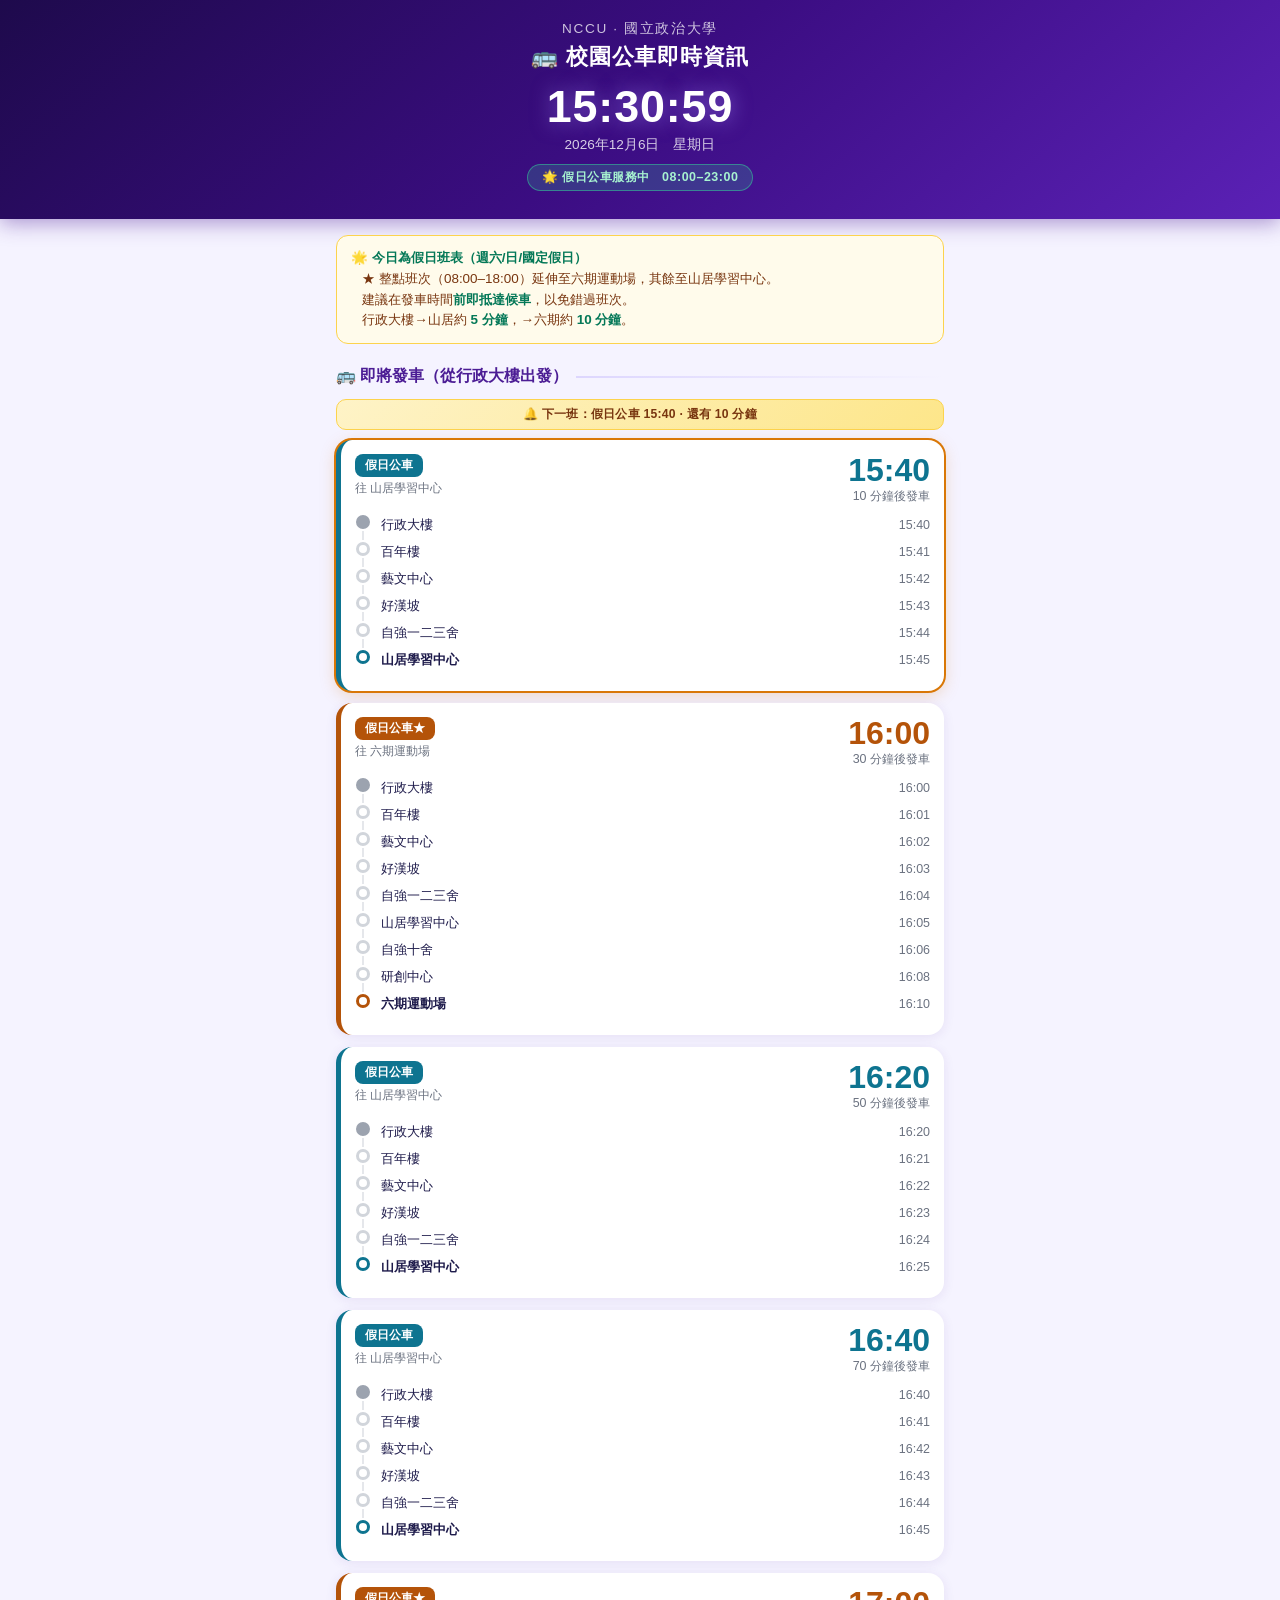
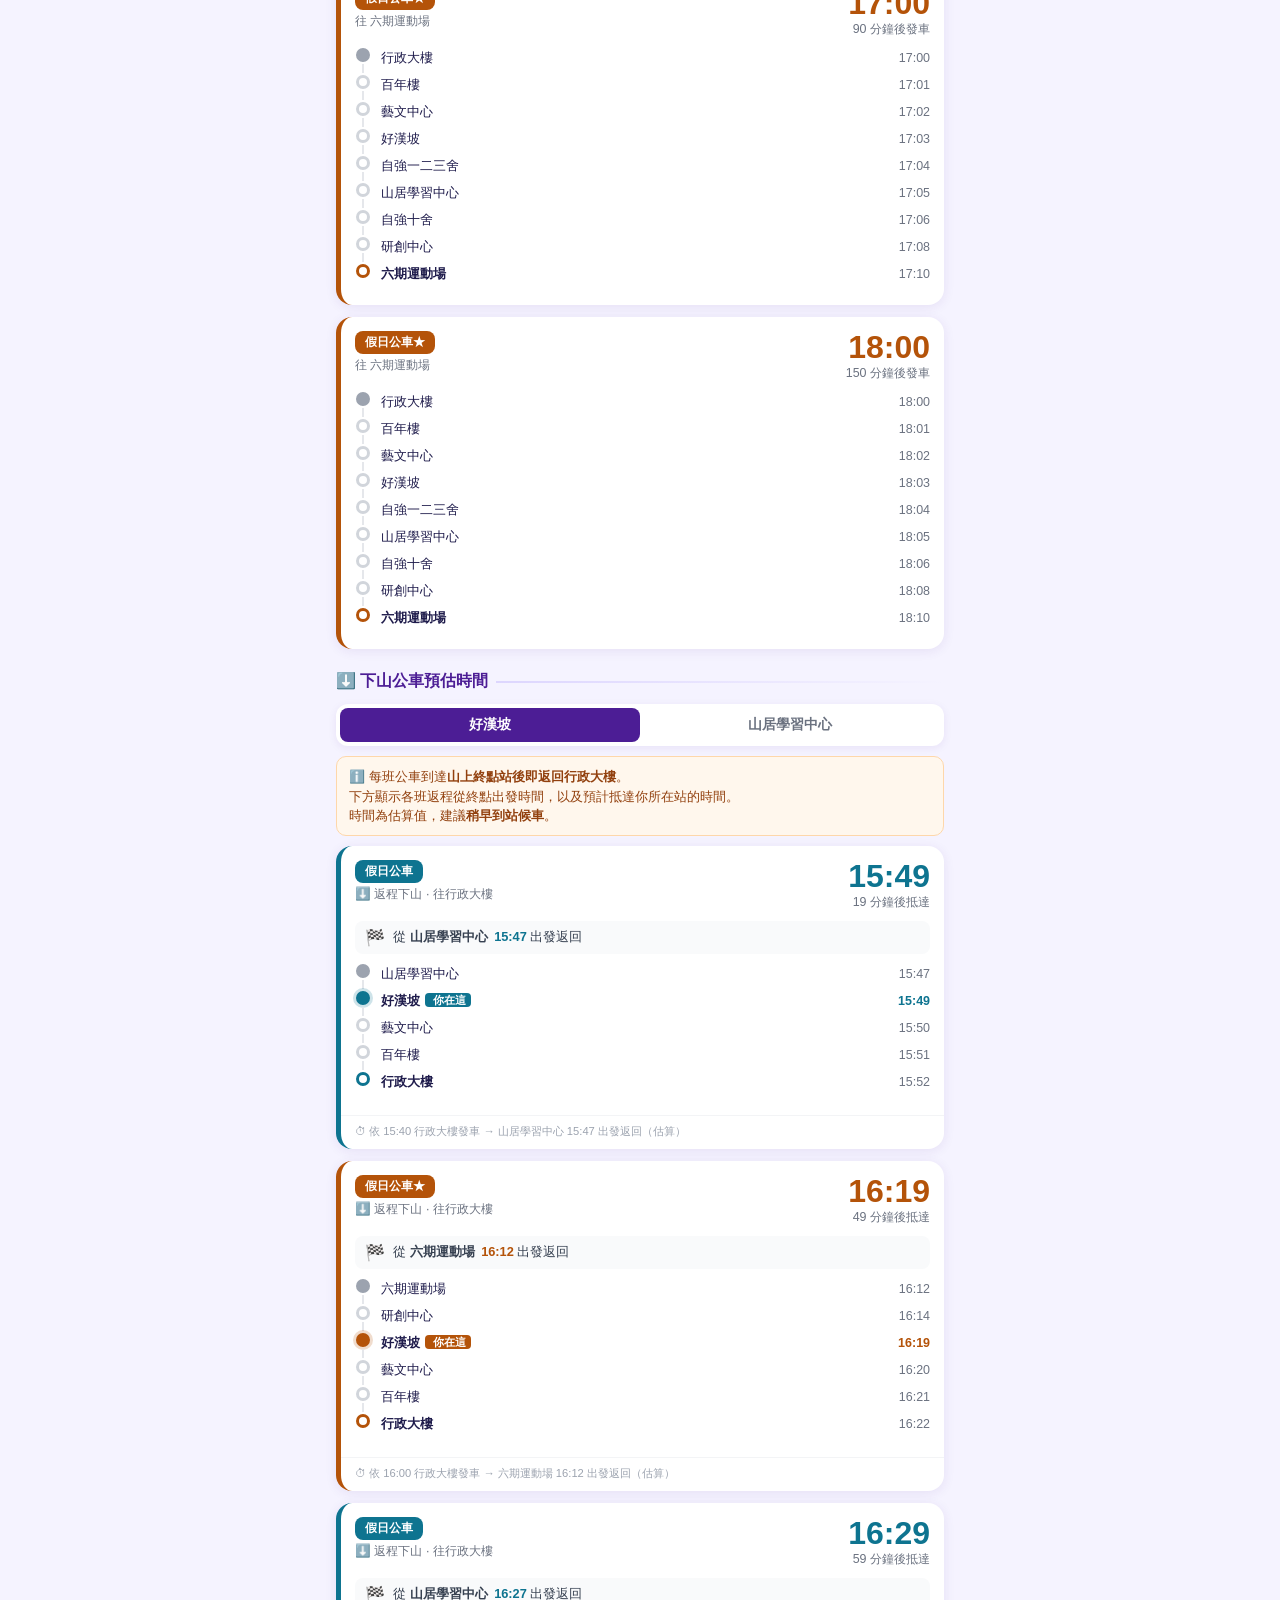
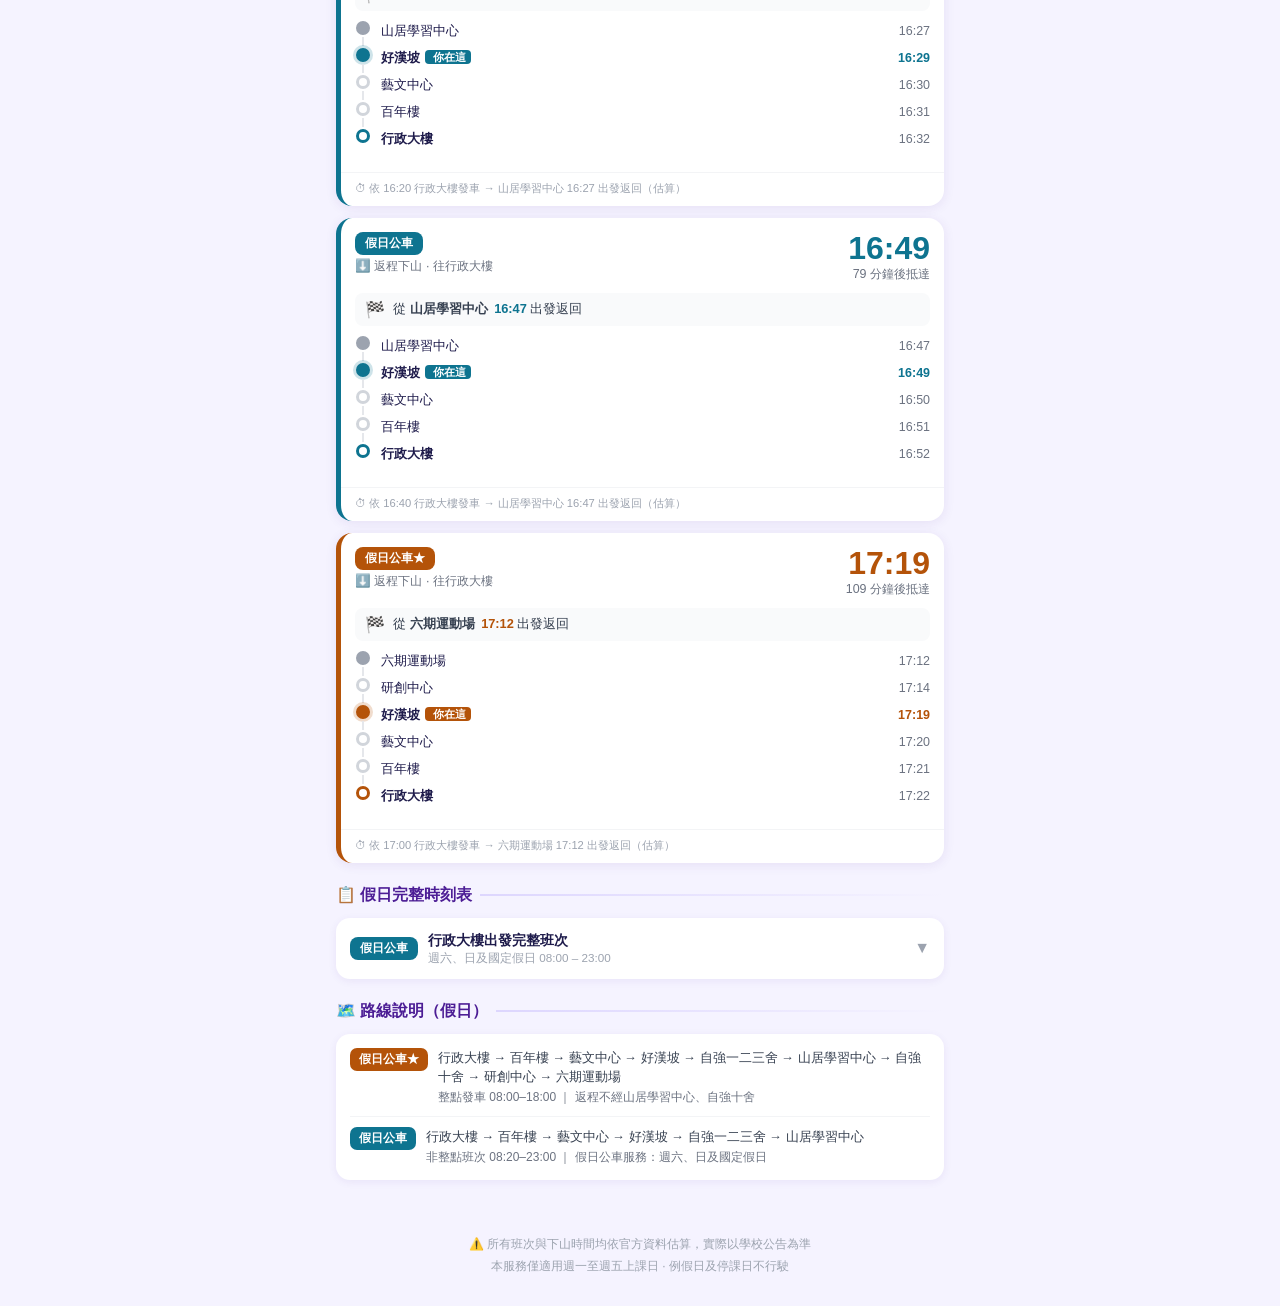
==== commit 01908da0: "first commit" ====
--- a/index.html
+++ b/index.html
@@ -3,459 +3,258 @@
 <head>
   <meta charset="UTF-8" />
   <meta name="viewport" content="width=device-width, initial-scale=1.0" />
-  <title>政大校園公車 · Glassmorphism</title>
+  <title>政大校園公車即時資訊</title>
   <style>
     :root {
-      --r1:    #A78BFA;
-      --r2:    #60A5FA;
-      --r3:    #34D399;
-      --rh2:   #FBBF24;
-      --rh3:   #22D3EE;
-      --ok:    #34D399;
-      --warn:  #FBBF24;
-      --danger:#F87171;
-    }
-
+      --nccu:       #4C1D95;
+      --nccu-light: #7C3AED;
+      --r1:         #7C3AED;
+      --r2:         #1D4ED8;
+      --r3:         #0369A1;
+      --ok:         #059669;
+      --warn:       #D97706;
+      --danger:     #DC2626;
+      --bg:         #F5F3FF;
+    }
     * { box-sizing: border-box; margin: 0; padding: 0; }
-
-    /* ── ANIMATED MESH BACKGROUND ── */
     body {
       font-family: -apple-system, BlinkMacSystemFont, 'Noto Sans TC',
                    'Microsoft JhengHei', sans-serif;
+      background: var(--bg);
+      color: #1E1B4B;
       min-height: 100vh;
-      background: #0F0624;
-      color: #E9D5FF;
-      overflow-x: hidden;
-      position: relative;
-    }
-
-    .bg-orbs {
-      position: fixed;
-      inset: 0;
-      z-index: 0;
-      pointer-events: none;
-      overflow: hidden;
-    }
-    .orb {
-      position: absolute;
-      border-radius: 50%;
-      filter: blur(80px);
-      opacity: .55;
-      animation: drift 18s ease-in-out infinite alternate;
-    }
-    .orb-1 { width:520px; height:520px; background:#5B21B6; top:-120px; left:-160px; animation-delay:0s; }
-    .orb-2 { width:420px; height:420px; background:#1D4ED8; top:30%;  right:-100px; animation-delay:-5s; animation-duration:14s; }
-    .orb-3 { width:360px; height:360px; background:#0E7490; bottom:-80px; left:30%; animation-delay:-9s; animation-duration:20s; }
-    .orb-4 { width:280px; height:280px; background:#7C3AED; top:55%; left:-60px; animation-delay:-3s; animation-duration:16s; }
-    @keyframes drift {
-      0%   { transform: translate(0, 0) scale(1); }
-      100% { transform: translate(40px, 60px) scale(1.08); }
-    }
-
-    /* ── GLASS MIXIN ── */
-    .glass {
-      background: rgba(255,255,255,.07);
-      backdrop-filter: blur(18px) saturate(160%);
-      -webkit-backdrop-filter: blur(18px) saturate(160%);
-      border: 1px solid rgba(255,255,255,.14);
-      border-radius: 20px;
-    }
-    .glass-strong {
-      background: rgba(255,255,255,.12);
-      backdrop-filter: blur(24px) saturate(180%);
-      -webkit-backdrop-filter: blur(24px) saturate(180%);
-      border: 1px solid rgba(255,255,255,.22);
-    }
-
-    /* ── LAYOUT ── */
-    #app {
-      position: relative;
-      z-index: 1;
-      max-width: 640px;
-      margin: 0 auto;
-      padding: 16px 14px 40px;
-    }
-
-    /* ── HEADER ── */
+    }
+
+    /* ===== HEADER ===== */
     header {
+      background: linear-gradient(140deg, #1E0A4C 0%, #3B0D82 50%, #5B21B6 100%);
+      color: #fff;
+      padding: 20px 16px 28px;
       text-align: center;
-      padding: 28px 20px 24px;
-      margin-bottom: 18px;
-      border-radius: 24px;
-      background: rgba(255,255,255,.08);
-      backdrop-filter: blur(24px) saturate(180%);
-      -webkit-backdrop-filter: blur(24px) saturate(180%);
-      border: 1px solid rgba(255,255,255,.18);
-      box-shadow: 0 8px 32px rgba(0,0,0,.35), inset 0 1px 0 rgba(255,255,255,.15);
-    }
-    .hdr-logo {
-      font-size: .78rem; letter-spacing: .16em;
-      text-transform: uppercase;
-      color: rgba(196,181,253,.7);
-      margin-bottom: 4px;
-    }
-    .hdr-title {
-      font-size: 1.3rem; font-weight: 800;
-      background: linear-gradient(135deg, #E9D5FF, #A78BFA, #7DD3FC);
-      -webkit-background-clip: text;
-      -webkit-text-fill-color: transparent;
-      background-clip: text;
-      letter-spacing: .04em;
-    }
+      box-shadow: 0 4px 20px rgba(76,29,149,.45);
+    }
+    .header-logo { font-size: .85rem; letter-spacing:.12em; opacity:.75; margin-bottom:4px; }
+    .header-title { font-size: 1.35rem; font-weight: 800; letter-spacing:.04em; }
     .clock {
-      font-size: 3rem; font-weight: 900;
+      font-size: 2.8rem; font-weight: 900;
       font-variant-numeric: tabular-nums;
-      letter-spacing: .04em;
-      margin: 14px 0 4px;
-      background: linear-gradient(135deg, #fff, #C4B5FD);
-      -webkit-background-clip: text;
-      -webkit-text-fill-color: transparent;
-      background-clip: text;
-      filter: drop-shadow(0 0 24px rgba(167,139,250,.5));
-    }
-    .date-str { font-size: .82rem; color: rgba(196,181,253,.7); }
+      letter-spacing: .02em;
+      margin: 10px 0 4px;
+      text-shadow: 0 0 20px rgba(167,139,250,.6);
+    }
+    .date-str { font-size: .85rem; opacity: .8; }
     .school-pill {
-      display: inline-block; margin-top: 12px;
-      padding: 5px 16px; border-radius: 999px;
-      font-size: .76rem; font-weight: 700;
-      letter-spacing: .04em;
-    }
-    .pill-on  {
-      background: rgba(52,211,153,.15);
-      border: 1px solid rgba(52,211,153,.4);
-      color: #6EE7B7;
-    }
-    .pill-hol {
-      background: rgba(251,191,36,.15);
-      border: 1px solid rgba(251,191,36,.4);
-      color: #FDE68A;
-    }
-
-    /* ── SECTION TITLE ── */
+      display: inline-block; margin-top: 10px;
+      padding: 4px 14px; border-radius: 999px;
+      font-size: .78rem; font-weight: 700;
+      letter-spacing:.04em;
+    }
+    .pill-on  { background:rgba(52,211,153,.2); border:1px solid rgba(52,211,153,.5); color:#A7F3D0; }
+    .pill-off { background:rgba(239,68,68,.2);  border:1px solid rgba(239,68,68,.5);  color:#FCA5A5; }
+
+    /* ===== LAYOUT ===== */
+    main { max-width: 640px; margin: 0 auto; padding: 16px; }
+
     .sec-title {
       display: flex; align-items: center; gap: 8px;
-      font-size: .9rem; font-weight: 700;
-      color: rgba(196,181,253,.9);
-      margin: 22px 0 10px;
-      letter-spacing: .04em;
+      font-size: 1rem; font-weight: 700; color: #4C1D95;
+      margin: 22px 0 12px;
     }
     .sec-title::after {
-      content:''; flex:1; height:1px;
-      background: linear-gradient(to right, rgba(167,139,250,.4), transparent);
-    }
-
-    /* ── TIP BOX ── */
+      content:''; flex:1; height:2px;
+      background: linear-gradient(to right, #DDD6FE, transparent);
+    }
+
+    /* ===== TIP BOX ===== */
     .tip-box {
-      background: rgba(52,211,153,.08);
-      border: 1px solid rgba(52,211,153,.25);
-      border-radius: 14px;
-      padding: 12px 14px;
-      font-size: .82rem;
-      color: rgba(167,243,208,.9);
-      line-height: 1.6;
-      margin-bottom: 16px;
-      backdrop-filter: blur(12px);
-      -webkit-backdrop-filter: blur(12px);
-    }
-    .tip-box.holiday {
-      background: rgba(251,191,36,.08);
-      border-color: rgba(251,191,36,.25);
-      color: rgba(253,230,138,.9);
-    }
-    .tip-box strong { color: #6EE7B7; }
-    .tip-box.holiday strong { color: #FDE68A; }
-
-    /* ── BUS CARD ── */
+      background: #ECFDF5; border:1px solid #6EE7B7;
+      border-radius: 12px; padding: 12px 14px;
+      font-size: .84rem; color: #065F46; line-height:1.55;
+      margin-bottom: 18px;
+    }
+    .tip-box strong { color: #047857; }
+
+    /* ===== BUS CARD ===== */
     .bus-card {
-      border-radius: 20px;
+      background: #fff; border-radius: 16px;
       margin-bottom: 12px;
-      background: rgba(255,255,255,.07);
-      backdrop-filter: blur(18px) saturate(160%);
-      -webkit-backdrop-filter: blur(18px) saturate(160%);
-      border: 1px solid rgba(255,255,255,.12);
-      box-shadow: 0 4px 24px rgba(0,0,0,.25);
+      box-shadow: 0 2px 12px rgba(76,29,149,.09);
+      border-left: 5px solid #ccc;
       overflow: hidden;
-      transition: transform .18s, box-shadow .18s;
-      position: relative;
-    }
-    .bus-card::before {
-      content:'';
-      position: absolute;
-      top:0; left:0; right:0;
-      height: 3px;
-      border-radius: 20px 20px 0 0;
-    }
-    .bus-card.r1::before  { background: linear-gradient(90deg, #A78BFA, #7C3AED); }
-    .bus-card.r2::before  { background: linear-gradient(90deg, #60A5FA, #2563EB); }
-    .bus-card.r3::before  { background: linear-gradient(90deg, #34D399, #059669); }
-    .bus-card.rh2::before { background: linear-gradient(90deg, #FBBF24, #D97706); }
-    .bus-card.rh3::before { background: linear-gradient(90deg, #22D3EE, #0E7490); }
-    .bus-card:hover {
-      transform: translateY(-3px);
-      box-shadow: 0 8px 32px rgba(0,0,0,.35);
-    }
-    .bus-card.next-up {
-      border-color: rgba(251,191,36,.45);
-      box-shadow: 0 0 0 1px rgba(251,191,36,.3), 0 6px 28px rgba(251,191,36,.15);
-    }
+      transition: transform .15s;
+    }
+    .bus-card:hover { transform: translateY(-2px); }
+    .bus-card.r1  { border-left-color: var(--r1); }
+    .bus-card.r2  { border-left-color: var(--r2); }
+    .bus-card.r3  { border-left-color: var(--r3); }
+    .bus-card.rh2 { border-left-color: #B45309; }   /* holiday – 六期 (amber) */
+    .bus-card.rh3 { border-left-color: #0E7490; }   /* holiday – 山居 (teal)  */
+    .bus-card.next-up { box-shadow: 0 0 0 2px var(--warn), 0 4px 16px rgba(217,119,6,.25); }
 
     .card-top {
       display: flex; justify-content: space-between; align-items: flex-start;
-      padding: 16px 16px 10px;
+      padding: 14px 14px 10px;
     }
     .route-badge {
-      display: inline-block;
-      padding: 4px 11px; border-radius: 8px;
-      font-size: .75rem; font-weight: 800;
-      color: #fff;
-      letter-spacing: .04em;
-    }
-    .route-name { font-size: .75rem; color: rgba(196,181,253,.6); margin-top: 5px; }
+      display: inline-block; padding: 3px 10px; border-radius: 8px;
+      font-size: .78rem; font-weight: 800; color: #fff;
+    }
+    .route-name { font-size: .78rem; color: #6B7280; margin-top: 3px; }
     .dep-block { text-align: right; }
     .dep-time {
       font-size: 2rem; font-weight: 900;
-      font-variant-numeric: tabular-nums;
-      line-height: 1;
+      font-variant-numeric: tabular-nums; line-height: 1;
     }
     .countdown {
-      font-size: .74rem; color: rgba(196,181,253,.6); margin-top: 3px;
+      font-size: .78rem; color: #6B7280; margin-top: 2px;
       font-variant-numeric: tabular-nums;
     }
     .cd-urgent { color: var(--danger); font-weight: 800; animation: pulse 1s infinite; }
     .cd-soon   { color: var(--warn);   font-weight: 700; }
-    @keyframes pulse { 0%,100%{opacity:1} 50%{opacity:.5} }
-
-    /* ── STOP TIMELINE ── */
-    .stops-wrap { padding: 0 16px 14px; }
-    .stop-row { display:flex; align-items:stretch; gap:10px; }
+    @keyframes pulse { 0%,100%{opacity:1} 50%{opacity:.55} }
+
+    /* ===== STOP TIMELINE ===== */
+    .stops-wrap { padding: 0 14px 14px; }
+    .stop-row { display: flex; align-items: stretch; gap: 10px; }
     .stop-spine {
-      display:flex; flex-direction:column; align-items:center;
-      width:16px; flex-shrink:0;
+      display: flex; flex-direction: column; align-items: center;
+      width: 16px; flex-shrink: 0;
     }
     .stop-dot {
-      width:12px; height:12px; border-radius:50%;
-      border:2px solid rgba(255,255,255,.25);
-      background: rgba(255,255,255,.08);
-      flex-shrink:0;
-    }
-    .dot-start { border-color:rgba(255,255,255,.5); background:rgba(255,255,255,.3); }
-    .spine-line { flex:1; width:1px; background:rgba(255,255,255,.12); margin:2px 0; min-height:8px; }
+      width: 14px; height: 14px; border-radius: 50%;
+      border: 3px solid #D1D5DB; background: #fff; flex-shrink:0;
+    }
+    .dot-start { border-color:#9CA3AF; background:#9CA3AF; }
+    .dot-end   { border-color:currentColor; }
+    .spine-line { flex:1; width:2px; background:#E5E7EB; margin: 2px 0; min-height:8px; }
     .stop-info {
       flex:1; display:flex; justify-content:space-between; align-items:center;
       padding: 1px 0 8px;
     }
-    .stop-name-txt { font-size:.81rem; color: rgba(233,213,255,.85); }
-    .stop-name-txt.bold { font-weight:700; color:#E9D5FF; }
-    .stop-eta-txt { font-size:.75rem; color:rgba(196,181,253,.55); font-variant-numeric:tabular-nums; }
-
-    /* ── NEXT BUS BANNER ── */
+    .stop-name-txt { font-size: .83rem; }
+    .stop-name-txt.bold { font-weight: 700; }
+    .stop-eta-txt { font-size: .78rem; color:#6B7280; font-variant-numeric:tabular-nums; }
+
+    /* ===== NEXT BUS BANNER ===== */
     .next-banner {
-      background: rgba(251,191,36,.12);
-      border: 1px solid rgba(251,191,36,.3);
-      border-radius: 12px;
-      padding: 8px 14px;
-      font-size: .76rem;
-      color: #FDE68A;
-      font-weight: 700;
-      text-align: center;
-      margin-bottom: 10px;
-      backdrop-filter: blur(10px);
-      -webkit-backdrop-filter: blur(10px);
-      letter-spacing: .02em;
-    }
-
-    /* ── TABS ── */
+      background: linear-gradient(135deg, #FEF3C7, #FDE68A);
+      border: 1px solid #FCD34D; border-radius: 10px;
+      padding: 6px 12px; font-size:.76rem; color:#78350F;
+      font-weight:700; text-align:center; margin-bottom:10px;
+      letter-spacing:.02em;
+    }
+
+    /* ===== TABS ===== */
     .tab-bar {
-      display:flex;
-      background: rgba(255,255,255,.06);
-      backdrop-filter: blur(14px);
-      -webkit-backdrop-filter: blur(14px);
-      border: 1px solid rgba(255,255,255,.1);
-      border-radius: 14px;
-      padding: 5px;
-      margin-bottom: 10px;
-      gap: 4px;
+      display: flex; background:#fff; border-radius:12px;
+      padding:4px; margin-bottom:10px;
+      box-shadow:0 2px 8px rgba(76,29,149,.08);
     }
     .tab-btn {
       flex:1; padding:8px 4px; border:none; background:none;
-      border-radius:10px; cursor:pointer;
-      font-size:.83rem; font-weight:600;
-      color: rgba(196,181,253,.6);
-      transition: all .2s;
+      border-radius:8px; cursor:pointer;
+      font-size:.85rem; font-weight:600; color:#6B7280;
+      transition:all .2s;
     }
     .tab-btn.active {
-      background: linear-gradient(135deg, rgba(124,58,237,.7), rgba(109,40,217,.5));
-      color:#E9D5FF; font-weight:800;
-      box-shadow: 0 2px 12px rgba(124,58,237,.35);
-      border: 1px solid rgba(167,139,250,.3);
-    }
-
-    /* ── INFO BOX ── */
+      background: var(--nccu); color:#fff; font-weight:800;
+    }
+
+    /* ===== INFO BOX ===== */
     .info-box {
-      background: rgba(96,165,250,.07);
-      border: 1px solid rgba(96,165,250,.2);
-      border-radius: 12px;
-      padding: 10px 14px;
-      font-size: .79rem;
-      color: rgba(186,230,253,.8);
-      margin-bottom: 10px;
-      line-height: 1.55;
-      backdrop-filter: blur(10px);
-      -webkit-backdrop-filter: blur(10px);
-    }
-
-    /* ── FULL SCHEDULE ── */
+      background:#FFF7ED; border:1px solid #FED7AA;
+      border-radius:10px; padding:10px 12px;
+      font-size:.8rem; color:#92400E; margin-bottom:10px;
+      line-height:1.5;
+    }
+
+    /* ===== FULL SCHEDULE ===== */
     .sched-card {
-      border-radius: 16px;
-      margin-bottom: 10px;
-      overflow: hidden;
-      background: rgba(255,255,255,.06);
-      backdrop-filter: blur(16px);
-      -webkit-backdrop-filter: blur(16px);
-      border: 1px solid rgba(255,255,255,.1);
+      background:#fff; border-radius:14px; margin-bottom:10px;
+      overflow:hidden; box-shadow:0 2px 8px rgba(76,29,149,.07);
     }
     .sched-head {
       display:flex; align-items:center; gap:10px;
-      padding:14px 16px; cursor:pointer; user-select:none;
-      transition: background .2s;
-    }
-    .sched-head:hover { background: rgba(255,255,255,.05); }
+      padding:13px 14px; cursor:pointer; user-select:none;
+    }
+    .sched-head:hover { background:#F5F3FF; }
     .sched-meta { flex:1; }
-    .sched-dest { font-size:.86rem; font-weight:700; color:#E9D5FF; }
-    .sched-hours { font-size:.72rem; color:rgba(196,181,253,.5); margin-top:2px; }
-    .sched-toggle { font-size:.9rem; color:rgba(196,181,253,.5); transition:transform .2s; }
+    .sched-dest { font-size:.88rem; font-weight:700; }
+    .sched-hours { font-size:.73rem; color:#9CA3AF; margin-top:1px; }
+    .sched-toggle { font-size:1rem; color:#9CA3AF; transition:transform .2s; }
     .sched-toggle.open { transform:rotate(180deg); }
-    .sched-body { padding:0 16px 14px; display:none; }
+    .sched-body { padding:0 14px 14px; display:none; }
     .sched-body.open { display:block; }
     .sched-note {
-      font-size:.75rem;
-      color:rgba(196,181,253,.6);
-      margin-bottom:8px;
-      padding:7px 10px;
-      background: rgba(255,255,255,.04);
-      border-radius:8px;
-      border: 1px solid rgba(255,255,255,.07);
-      line-height:1.5;
+      font-size:.76rem; color:#6B7280; margin-bottom:8px;
+      padding:6px 10px; background:#F9FAFB; border-radius:8px;
     }
     .time-grid { display:flex; flex-wrap:wrap; gap:5px; margin-top:6px; }
     .t-chip {
-      padding:4px 10px; border-radius:8px;
-      font-size:.76rem; font-variant-numeric:tabular-nums;
-      color: #C4B5FD;
-      background: rgba(167,139,250,.12);
-      border: 1px solid rgba(167,139,250,.2);
-      transition: all .2s;
-    }
-    .t-chip.past { background:rgba(255,255,255,.04); color:rgba(196,181,253,.3); border-color:rgba(255,255,255,.06); }
-    .t-chip.nxt  {
-      background: linear-gradient(135deg, rgba(124,58,237,.7), rgba(109,40,217,.5));
-      color:#fff; font-weight:800;
-      border-color: rgba(167,139,250,.5);
-      box-shadow: 0 2px 10px rgba(124,58,237,.35);
-    }
-    .t-chip.eve  { background:rgba(96,165,250,.1); color:#93C5FD; border-color:rgba(96,165,250,.2); }
-    .t-chip-yellow {
-      padding:4px 10px; border-radius:8px;
-      font-size:.76rem; font-variant-numeric:tabular-nums;
-      background: rgba(251,191,36,.12);
-      color: #FDE68A;
-      border: 1px solid rgba(251,191,36,.25);
-    }
-    .t-chip-yellow.nxt  {
-      background: linear-gradient(135deg, rgba(217,119,6,.7), rgba(180,83,9,.5));
-      color:#fff; font-weight:800;
-      border-color:rgba(251,191,36,.5);
-      box-shadow: 0 2px 10px rgba(217,119,6,.35);
-    }
-    .t-chip-yellow.past { background:rgba(255,255,255,.04); color:rgba(196,181,253,.3); border-color:rgba(255,255,255,.06); }
-
-    /* ── ROUTE LEGEND ── */
+      padding:4px 9px; border-radius:6px;
+      font-size:.78rem; font-variant-numeric:tabular-nums; color:#4C1D95;
+      background:#EDE9FE; transition:all .2s;
+    }
+    .t-chip.past      { background:#F3F4F6; color:#9CA3AF; }
+    .t-chip.nxt       { background:#4C1D95; color:#fff; font-weight:800; }
+    .t-chip.eve       { background:#DBEAFE; color:#1E40AF; } /* evening off-peak marker */
+    .t-chip-yellow    { padding:4px 9px; border-radius:6px; font-size:.78rem;
+                        font-variant-numeric:tabular-nums; cursor:default;
+                        background:#FEF3C7; color:#92400E; border:1px solid #FCD34D; }
+    .t-chip-yellow.nxt { background:#B45309; color:#fff; font-weight:800; border-color:#B45309; }
+    .t-chip-yellow.past { background:#F3F4F6; color:#9CA3AF; border-color:#E5E7EB; }
+
+    /* ===== ROUTE LEGEND ===== */
     .legend {
-      border-radius: 16px;
-      margin-bottom: 10px;
-      background: rgba(255,255,255,.06);
-      backdrop-filter: blur(16px);
-      -webkit-backdrop-filter: blur(16px);
-      border: 1px solid rgba(255,255,255,.1);
-      padding: 14px 16px;
+      background:#fff; border-radius:14px; padding:14px;
+      margin-bottom:10px; box-shadow:0 2px 8px rgba(76,29,149,.07);
     }
     .leg-row {
       display:flex; align-items:flex-start; gap:10px;
-      margin-bottom:12px; padding-bottom:12px;
-      border-bottom:1px solid rgba(255,255,255,.06);
+      margin-bottom:10px; padding-bottom:10px;
+      border-bottom:1px solid #F3F4F6;
     }
     .leg-row:last-child { margin:0; padding:0; border:none; }
     .leg-badge {
-      padding:4px 10px; border-radius:8px;
-      font-size:.73rem; font-weight:800; color:#fff; white-space:nowrap;
-    }
-    .leg-info { font-size:.79rem; color:rgba(233,213,255,.75); line-height:1.55; }
-    .leg-stops { font-size:.73rem; color:rgba(196,181,253,.45); margin-top:2px; }
-
-    /* ── NO SERVICE ── */
+      padding:3px 9px; border-radius:7px;
+      font-size:.76rem; font-weight:800; color:#fff; white-space:nowrap;
+    }
+    .leg-info { font-size:.8rem; color:#374151; line-height:1.5; }
+    .leg-stops { font-size:.75rem; color:#6B7280; margin-top:2px; }
+
+    /* ===== NO SERVICE ===== */
     .no-svc {
-      text-align:center; padding:52px 20px;
-      background: rgba(255,255,255,.06);
-      backdrop-filter: blur(16px);
-      -webkit-backdrop-filter: blur(16px);
-      border: 1px solid rgba(255,255,255,.1);
-      border-radius: 20px;
-      color: rgba(196,181,253,.6);
+      text-align:center; padding:48px 20px;
+      background:#fff; border-radius:16px; color:#6B7280;
+      box-shadow:0 2px 12px rgba(76,29,149,.07);
     }
     .no-svc .emoji { font-size:3rem; }
-    .no-svc .ttl { font-size:1.1rem; font-weight:700; color:#E9D5FF; margin:12px 0 6px; }
-    .no-svc .sub { font-size:.83rem; }
-
-    /* ── FOOTER ── */
+    .no-svc .ttl { font-size:1.1rem; font-weight:700; color:#1E1B4B; margin:12px 0 6px; }
+    .no-svc .sub { font-size:.84rem; }
+
+    /* ===== FOOTER ===== */
     footer {
       text-align:center; padding:28px 16px;
-      color:rgba(196,181,253,.35); font-size:.73rem; line-height:1.9;
-    }
-
-    /* ── DIVIDER IN DOWNHILL CARD ── */
-    .term-banner-glass {
-      display:flex; align-items:center; gap:8px;
-      background: rgba(255,255,255,.05);
-      border: 1px solid rgba(255,255,255,.08);
-      border-radius: 10px;
-      padding: 8px 12px;
-      margin-bottom: 10px;
-      font-size: .79rem;
-      color: rgba(233,213,255,.7);
-      backdrop-filter: blur(8px);
-      -webkit-backdrop-filter: blur(8px);
+      color:#9CA3AF; font-size:.75rem; line-height:1.8;
     }
   </style>
 </head>
 <body>
 
-<!-- Animated orbs background -->
-<div class="bg-orbs">
-  <div class="orb orb-1"></div>
-  <div class="orb orb-2"></div>
-  <div class="orb orb-3"></div>
-  <div class="orb orb-4"></div>
-</div>
-
-<div id="app">
-
-  <!-- HEADER -->
-  <header>
-    <div class="hdr-logo">NCCU · 國立政治大學</div>
-    <div class="hdr-title">🚌 校園公車即時資訊</div>
-    <div class="clock" id="clock">--:--:--</div>
-    <div class="date-str" id="date-str">載入中...</div>
-    <div id="school-pill" class="school-pill"></div>
-  </header>
-
-  <main id="main"></main>
-
-  <footer>
-    ⚠️ 所有班次與下山時間均依官方資料估算，實際以學校公告為準<br>
-    本服務僅適用週一至週五上課日 · 例假日及停課日不行駛
-  </footer>
-
-</div>
+<header>
+  <div class="header-logo">NCCU · 國立政治大學</div>
+  <div class="header-title">🚌 校園公車即時資訊</div>
+  <div class="clock" id="clock">--:--:--</div>
+  <div class="date-str" id="date-str">載入中...</div>
+  <div id="school-pill" class="school-pill"></div>
+</header>
+
+<main id="main"></main>
+
+<footer>
+  ⚠️ 所有班次與下山時間均依官方資料估算，實際以學校公告為準<br>
+  本服務僅適用週一至週五上課日 · 例假日及停課日不行駛
+</footer>
 
 <script>
 // ─────────────────────────────────────────────
@@ -463,8 +262,7 @@
 // ─────────────────────────────────────────────
 const ROUTES = {
   r1: {
-    id: 'r1', badge: '政大一路', color: '#8B5CF6',
-    badgeBg: 'linear-gradient(135deg,#7C3AED,#5B21B6)',
+    id: 'r1', badge: '政大一路', color: '#7C3AED',
     dest: '好漢坡', svcEnd: 17*60+55,
     svcHours: '07:30 – 17:55',
     note: '尖峰（整點前後30分）每5分一班；離峰每8分一班',
@@ -475,8 +273,15 @@
       { name:'藝文中心', off:2 },
       { name:'好漢坡',   off:3 },
     ],
-    terminus: '好漢坡', terminusArrOff: 3, terminusDepOff: 4,
+    // 終點站到達後原路返回
+    // T = 行政大樓發車時間
+    // T+3 抵達好漢坡（終點），停靠約 1 分後出發返回
+    terminus: '好漢坡',
+    terminusArrOff: 3,   // 上山：行政大樓 → 好漢坡
+    terminusDepOff: 4,   // 從好漢坡出發下山（停靠 1 分）
+    // 返程各站通過時間（從行政大樓發車後 T+X 分）
     downAt: { '好漢坡': 4 },
+    // 從終點站出發後各站時間（off = 從終點出發後幾分）
     returnStops: [
       { name:'好漢坡',   off:0 },
       { name:'藝文中心', off:1 },
@@ -485,8 +290,7 @@
     ],
   },
   r2: {
-    id: 'r2', badge: '政大二路', color: '#3B82F6',
-    badgeBg: 'linear-gradient(135deg,#2563EB,#1D4ED8)',
+    id: 'r2', badge: '政大二路', color: '#1D4ED8',
     dest: '六期運動場', svcEnd: 21*60+30,
     svcHours: '07:30 – 21:30',
     note: '返程（下山）不經山居學習中心、自強十舍',
@@ -502,8 +306,13 @@
       { name:'研創中心',     off:8  },
       { name:'六期運動場',   off:10 },
     ],
-    terminus: '六期運動場', terminusArrOff: 10, terminusDepOff: 12,
-    downAt: { '好漢坡': 19 },
+    // T+10 抵達六期運動場（終點），停靠約 2 分後出發返回
+    // 返程：六期 → 研創 → 好漢坡 → 藝文 → 百年 → 行政大樓（不經山居、自強十舍）
+    terminus: '六期運動場',
+    terminusArrOff: 10,
+    terminusDepOff: 12,  // 從六期出發返回
+    downAt: { '好漢坡': 19 },  // T+12 出發，約 7 分後到好漢坡
+    // 從終點站出發後各站時間
     returnStops: [
       { name:'六期運動場', off:0 },
       { name:'研創中心',   off:2 },
@@ -514,8 +323,7 @@
     ],
   },
   r3: {
-    id: 'r3', badge: '政大三路', color: '#10B981',
-    badgeBg: 'linear-gradient(135deg,#059669,#047857)',
+    id: 'r3', badge: '政大三路', color: '#0369A1',
     dest: '山居學習中心', svcEnd: 23*60,
     svcHours: '08:10 – 23:00',
     note: '18:00後班次密集；返程不停自強十舍',
@@ -528,8 +336,13 @@
       { name:'自強一二三舍', off:4 },
       { name:'山居學習中心', off:5 },
     ],
-    terminus: '山居學習中心', terminusArrOff: 5, terminusDepOff: 7,
+    // T+5 抵達山居學習中心（終點），停靠約 2 分後出發返回
+    // 返程：山居 → 好漢坡 → 藝文 → 百年 → 行政大樓
+    terminus: '山居學習中心',
+    terminusArrOff: 5,
+    terminusDepOff: 7,   // 從山居出發返回
     downAt: { '山居學習中心': 7, '好漢坡': 9 },
+    // 從終點站出發後各站時間
     returnStops: [
       { name:'山居學習中心', off:0 },
       { name:'好漢坡',       off:2 },
@@ -538,9 +351,10 @@
       { name:'行政大樓',     off:5 },
     ],
   },
+
+  // ── 假日公車（黃底）── 行駛至六期運動場，返程不經山居、自強十舍
   rh2: {
-    id: 'rh2', badge: '假日公車★', color: '#D97706',
-    badgeBg: 'linear-gradient(135deg,#D97706,#B45309)',
+    id: 'rh2', badge: '假日公車★', color: '#B45309',
     dest: '六期運動場', svcEnd: 18*60,
     svcHours: '08:00 – 18:00（整點班次）',
     note: '黃底班次：延伸至六期運動場；返程不經山居學習中心、自強十舍',
@@ -556,7 +370,9 @@
       { name:'研創中心',     off:8  },
       { name:'六期運動場',   off:10 },
     ],
-    terminus: '六期運動場', terminusArrOff: 10, terminusDepOff: 12,
+    terminus: '六期運動場',
+    terminusArrOff: 10,
+    terminusDepOff: 12,
     downAt: { '好漢坡': 19 },
     returnStops: [
       { name:'六期運動場', off:0  },
@@ -567,9 +383,10 @@
       { name:'行政大樓',   off:10 },
     ],
   },
+
+  // ── 假日公車（一般）── 行駛至山居學習中心
   rh3: {
-    id: 'rh3', badge: '假日公車', color: '#0891B2',
-    badgeBg: 'linear-gradient(135deg,#0E7490,#155E75)',
+    id: 'rh3', badge: '假日公車', color: '#0E7490',
     dest: '山居學習中心', svcEnd: 23*60,
     svcHours: '08:20 – 23:00（非整點班次）',
     note: '一般班次：行至山居學習中心返回；返程不停自強十舍',
@@ -582,7 +399,9 @@
       { name:'自強一二三舍', off:4 },
       { name:'山居學習中心', off:5 },
     ],
-    terminus: '山居學習中心', terminusArrOff: 5, terminusDepOff: 7,
+    terminus: '山居學習中心',
+    terminusArrOff: 5,
+    terminusDepOff: 7,
     downAt: { '山居學習中心': 7, '好漢坡': 9 },
     returnStops: [
       { name:'山居學習中心', off:0 },
@@ -598,6 +417,7 @@
 //  DEPARTURE TIME GENERATION
 // ─────────────────────────────────────────────
 function genR1() {
+  // Peak windows (5-min interval); off-peak 8-min
   const peaks = [
     [7*60+45, 8*60+15],  [8*60+45, 9*60+15],
     [9*60+45,10*60+15],  [10*60+45,11*60+15],
@@ -611,6 +431,7 @@
   while (t <= 17*60+55) { out.push(t); t += inPeak(t) ? 5 : 8; }
   return out;
 }
+
 function genR2() {
   return [
     7*60+30, 7*60+50,
@@ -630,6 +451,7 @@
     21*60+30,
   ];
 }
+
 function genR3() {
   const fixed = [
     8*60+10,
@@ -643,12 +465,15 @@
     16*60+30,
     17*60+10,17*60+30,
   ];
-  const eve8=[],eve10=[],eve15=[];
-  for (let t=18*60; t<19*60;  t+=8 ) eve8.push(t);
-  for (let t=19*60; t<20*60;  t+=10) eve10.push(t);
-  for (let t=20*60; t<=23*60; t+=15) eve15.push(t);
+  // 18:00–19:00 每8分
+  const eve8=[], eve10=[], eve15=[];
+  for (let t=18*60;   t<19*60;    t+=8 ) eve8.push(t);
+  for (let t=19*60;   t<20*60;    t+=10) eve10.push(t);
+  for (let t=20*60;   t<=23*60;   t+=15) eve15.push(t);
   return [...new Set([...fixed,...eve8,...eve10,...eve15])].sort((a,b)=>a-b);
 }
+
+// ── Holiday helpers must be defined BEFORE DEPARTURES ──
 function genHoliday() {
   return [
     8*60,     8*60+20,  8*60+40,
@@ -666,15 +491,19 @@
     22*60,    22*60+15, 22*60+30, 22*60+45, 23*60,
   ];
 }
+// 黃底（六期）= 整點 08:00~18:00；其餘均為一般班（山居）
 function isHolidayYellow(t) { return t % 60 === 0 && t >= 8*60 && t <= 18*60; }
 const ALL_HOLIDAY = genHoliday();
+
 const DEPARTURES = {
   r1:  genR1(),
   r2:  genR2(),
   r3:  genR3(),
-  rh2: ALL_HOLIDAY.filter(t =>  isHolidayYellow(t)),
-  rh3: ALL_HOLIDAY.filter(t => !isHolidayYellow(t)),
+  rh2: ALL_HOLIDAY.filter(t =>  isHolidayYellow(t)),  // 黃底 → 六期
+  rh3: ALL_HOLIDAY.filter(t => !isHolidayYellow(t)),  // 一般 → 山居
 };
+
+// Mark evening interval times for display
 const R3_EVENING_START = 18*60;
 
 // ─────────────────────────────────────────────
@@ -707,14 +536,14 @@
 // ─────────────────────────────────────────────
 //  RENDER HELPERS
 // ─────────────────────────────────────────────
-function renderStops(stops, depMin, r) {
+function renderStops(stops, depMin, routeColor) {
   return stops.map((s, i) => {
     const isFirst = i===0, isLast = i===stops.length-1;
     const etaMin = depMin + s.off;
-    const dotCls = isFirst ? 'stop-dot dot-start' : 'stop-dot';
-    const dotStyle = isLast
-      ? `style="border-color:${r.color};background:${r.color};opacity:.7"`
-      : '';
+    const dotCls = isFirst ? 'stop-dot dot-start'
+                 : isLast  ? 'stop-dot dot-end'
+                 : 'stop-dot';
+    const dotStyle = isLast ? `style="border-color:${routeColor};color:${routeColor}"` : '';
     const lineHtml = isLast ? '' : '<div class="spine-line"></div>';
     const bold = isLast ? ' bold' : '';
     return `
@@ -734,12 +563,13 @@
 function busCard(routeId, depMin, curMin, isNextBus) {
   const r = ROUTES[routeId];
   const diff = depMin - curMin;
+  const rNum = routeId.slice(1); // '1','2','3'
   const nextCls = isNextBus ? ' next-up' : '';
   return `
     <div class="bus-card ${routeId}${nextCls}">
       <div class="card-top">
         <div>
-          <span class="route-badge" style="background:${r.badgeBg}">${r.badge}</span>
+          <span class="route-badge" style="background:${r.color}">${r.badge}</span>
           <div class="route-name">往 ${r.dest}</div>
         </div>
         <div class="dep-block">
@@ -748,7 +578,7 @@
         </div>
       </div>
       <div class="stops-wrap">
-        ${renderStops(r.stops, depMin, r)}
+        ${renderStops(r.stops, depMin, r.color)}
       </div>
     </div>`;
 }
@@ -787,13 +617,14 @@
 
 function renderDownhill(curMin, selectedStop, routeIds) {
   routeIds = routeIds || ['r1','r2','r3'];
+  // Collect all upcoming return trips that serve selectedStop
   const buses = [];
   routeIds.forEach(id => {
     const r = ROUTES[id];
-    if (r.downAt[selectedStop] === undefined) return;
+    if (r.downAt[selectedStop] === undefined) return; // route doesn't serve this stop on return
     DEPARTURES[id].filter(depT => depT <= r.svcEnd).forEach(depT => {
-      const terminusDepT = depT + r.terminusDepOff;
-      const passT        = depT + r.downAt[selectedStop];
+      const terminusDepT = depT + r.terminusDepOff;  // when bus departs terminus going down
+      const passT        = depT + r.downAt[selectedStop]; // when bus passes selectedStop
       if (passT >= curMin) {
         buses.push({ id, r, depT, terminusDepT, passT });
       }
@@ -803,7 +634,7 @@
   const shown = buses.slice(0, 5);
 
   if (!shown.length) return `
-    <div style="text-align:center;padding:24px;color:rgba(196,181,253,.4);font-size:.85rem">
+    <div style="text-align:center;padding:24px;color:#9CA3AF;font-size:.85rem">
       目前無下山班次估算資料
     </div>`;
 
@@ -811,29 +642,37 @@
     const diff = b.passT - curMin;
     const isSameTerminus = (b.r.terminus === selectedStop);
 
+    // Build full return route stop list
     const stopsHtml = b.r.returnStops.map((s, i) => {
       const isFirst = i === 0;
       const isLast  = i === b.r.returnStops.length - 1;
-      const isHere  = s.name === selectedStop;
+      const isHere  = s.name === selectedStop;  // the stop the user is at
       const etaMin  = b.terminusDepT + s.off;
-      const dotCls  = isFirst ? 'stop-dot dot-start' : 'stop-dot';
-      const dotStyle = isLast
-        ? `style="border-color:${b.r.color};background:${b.r.color};opacity:.7"`
-        : isHere
-          ? `style="border-color:${b.r.color};background:${b.r.color};box-shadow:0 0 0 3px ${b.r.color}44"`
-          : '';
+
+      const dotCls = isFirst ? 'stop-dot dot-start'
+                   : isLast  ? 'stop-dot dot-end'
+                   : 'stop-dot';
+      const dotStyle = isLast ? `style="border-color:${b.r.color};color:${b.r.color}"` : '';
       const lineHtml = isLast ? '' : '<div class="spine-line"></div>';
-      const hereTag  = isHere && !isSameTerminus
-        ? `<span style="font-size:.66rem;background:${b.r.badgeBg};color:#fff;
-                        border-radius:4px;padding:1px 6px;margin-left:5px;vertical-align:middle">
+
+      // Highlight the "you are here" stop
+      const hereTag = isHere && !isSameTerminus
+        ? `<span style="font-size:.68rem;background:${b.r.color};color:#fff;
+                        border-radius:4px;padding:1px 5px;margin-left:5px;vertical-align:middle">
              你在這
            </span>`
         : '';
+
       const nameBold = (isHere || isLast) ? ' bold' : '';
+
       return `
         <div class="stop-row">
           <div class="stop-spine">
-            <div class="${dotCls}" ${dotStyle}></div>
+            <div class="${dotCls}"
+              ${dotStyle}
+              ${isHere ? `style="border-color:${b.r.color};background:${b.r.color};
+                                 box-shadow:0 0 0 3px ${b.r.color}33"` : ''}
+            ></div>
             ${lineHtml}
           </div>
           <div class="stop-info">
@@ -843,11 +682,14 @@
         </div>`;
     }).join('');
 
+    // Terminus departure banner
     const termBanner = `
-      <div class="term-banner-glass">
+      <div style="display:flex;align-items:center;gap:8px;
+                  background:#F9FAFB;border-radius:8px;
+                  padding:7px 10px;margin-bottom:10px;font-size:.8rem;color:#374151">
         <span style="font-size:1rem">🏁</span>
-        <span>從 <strong style="color:#E9D5FF">${b.r.terminus}</strong>
-          <span style="color:${b.r.color};font-weight:800;margin-left:4px">${fmt(b.terminusDepT)}</span>
+        <span>從 <strong>${b.r.terminus}</strong>
+          <span style="color:${b.r.color};font-weight:800;margin-left:3px">${fmt(b.terminusDepT)}</span>
           出發返回
         </span>
       </div>`;
@@ -856,7 +698,7 @@
       <div class="bus-card ${b.id}">
         <div class="card-top">
           <div>
-            <span class="route-badge" style="background:${b.r.badgeBg}">${b.r.badge}</span>
+            <span class="route-badge" style="background:${b.r.color}">${b.r.badge}</span>
             <div class="route-name">⬇️ 返程下山 · 往行政大樓</div>
           </div>
           <div class="dep-block">
@@ -870,29 +712,31 @@
           ${termBanner}
           ${stopsHtml}
         </div>
-        <div style="font-size:.68rem;color:rgba(196,181,253,.35);padding:0 16px 10px;
-                    border-top:1px solid rgba(255,255,255,.05);padding-top:8px;margin-top:2px">
+        <div style="font-size:.7rem;color:#9CA3AF;padding:0 14px 10px;
+                    border-top:1px solid #F3F4F6;padding-top:8px;margin-top:2px">
           ⏱ 依 ${fmt(b.depT)} 行政大樓發車 → ${b.r.terminus} ${fmt(b.terminusDepT)} 出發返回（估算）
         </div>
       </div>`;
   }).join('');
 }
 
+// Full schedule for weekdays (three accordion cards)
 function renderFullSchedule(curMin) {
   return ['r1','r2','r3'].map(id => {
     const r = ROUTES[id];
     const times = DEPARTURES[id];
     const chipsHtml = times.map(t => {
       let cls = 't-chip';
-      if (t < curMin - 3)                cls += ' past';
+      if (t < curMin - 3)              cls += ' past';
       else if (t>=curMin && t<=curMin+2) cls += ' nxt';
       else if (id==='r3' && t>=R3_EVENING_START) cls += ' eve';
       return `<span class="${cls}">${fmt(t)}</span>`;
     }).join('');
+
     return `
       <div class="sched-card">
         <div class="sched-head" onclick="togSched('${id}')">
-          <span class="route-badge" style="background:${r.badgeBg}">${r.badge}</span>
+          <span class="route-badge" style="background:${r.color}">${r.badge}</span>
           <div class="sched-meta">
             <div class="sched-dest">往 ${r.dest}</div>
             <div class="sched-hours">${r.svcHours}</div>
@@ -902,25 +746,27 @@
         <div class="sched-body" id="body-${id}">
           <div class="sched-note">${r.note}</div>
           <div class="time-grid">${chipsHtml}</div>
-          ${id==='r3'?'<div style="margin-top:8px;font-size:.72rem;color:rgba(147,197,253,.5)">🟦 藍色 = 晚間密集班次</div>':''}
+          ${id==='r3'?'<div style="margin-top:8px;font-size:.72rem;color:#9CA3AF">🟦 藍色 = 晚間密集班次</div>':''}
         </div>
       </div>`;
   }).join('');
 }
 
+// Combined holiday schedule — single accordion, yellow buses highlighted
 function renderHolidaySchedule(curMin) {
   const chipsHtml = ALL_HOLIDAY.map(t => {
     const isYellow = isHolidayYellow(t);
     let cls = isYellow ? 't-chip t-chip-yellow' : 't-chip';
     if (t < curMin - 3)               cls += ' past';
-    else if (t>=curMin && t<=curMin+2) cls = (isYellow?'t-chip-yellow':'t-chip') + ' nxt';
+    else if (t >= curMin && t <= curMin+2) cls = (isYellow ? 't-chip-yellow' : 't-chip') + ' nxt';
     const suffix = isYellow ? ' ★' : '';
     return `<span class="${cls}" title="${isYellow?'黃底班次：往六期運動場':'往山居學習中心'}">${fmt(t)}${suffix}</span>`;
   }).join('');
+
   return `
     <div class="sched-card">
       <div class="sched-head" onclick="togSched('holiday')">
-        <span class="route-badge" style="background:linear-gradient(135deg,#0E7490,#155E75)">假日公車</span>
+        <span class="route-badge" style="background:#0E7490">假日公車</span>
         <div class="sched-meta">
           <div class="sched-dest">行政大樓出發完整班次</div>
           <div class="sched-hours">週六、日及國定假日 08:00 – 23:00</div>
@@ -929,7 +775,7 @@
       </div>
       <div class="sched-body" id="body-holiday">
         <div class="sched-note">
-          🟨 <strong style="color:#FDE68A">黃底★</strong>：整點班次（08:00–18:00），延伸至六期運動場<br>
+          🟨 <strong>黃底★</strong>：整點班次（08:00–18:00），延伸至六期運動場<br>
           ⬜ 其餘班次：至山居學習中心後返回
         </div>
         <div class="time-grid">${chipsHtml}</div>
@@ -941,14 +787,14 @@
   return `
     <div class="legend">
       <div class="leg-row">
-        <span class="leg-badge" style="background:linear-gradient(135deg,#D97706,#B45309)">假日公車★</span>
+        <span class="leg-badge" style="background:#B45309">假日公車★</span>
         <div class="leg-info">
           <div>行政大樓 → 百年樓 → 藝文中心 → 好漢坡 → 自強一二三舍 → 山居學習中心 → 自強十舍 → 研創中心 → 六期運動場</div>
           <div class="leg-stops">整點發車 08:00–18:00 ｜ 返程不經山居學習中心、自強十舍</div>
         </div>
       </div>
       <div class="leg-row">
-        <span class="leg-badge" style="background:linear-gradient(135deg,#0E7490,#155E75)">假日公車</span>
+        <span class="leg-badge" style="background:#0E7490">假日公車</span>
         <div class="leg-info">
           <div>行政大樓 → 百年樓 → 藝文中心 → 好漢坡 → 自強一二三舍 → 山居學習中心</div>
           <div class="leg-stops">非整點班次 08:20–23:00 ｜ 假日公車服務：週六、日及國定假日</div>
@@ -964,7 +810,7 @@
         const r = ROUTES[id];
         return `
           <div class="leg-row">
-            <span class="leg-badge" style="background:${r.badgeBg}">${r.badge}</span>
+            <span class="leg-badge" style="background:${r.color}">${r.badge}</span>
             <div class="leg-info">
               <div>${r.routeDesc}</div>
               <div class="leg-stops">${r.svcHours} ｜ ${r.note}</div>
@@ -981,8 +827,8 @@
 let initRender  = true;
 
 function render() {
-  const tw     = getTW();
-  const curMin = toMin(tw);
+  const tw    = getTW();
+  const curMin= toMin(tw);
 
   // Clock
   const hh = String(tw.getHours()).padStart(2,'0');
@@ -992,28 +838,31 @@
   document.getElementById('date-str').textContent = fmtDate(tw);
 
   // Header pill
-  const pill    = document.getElementById('school-pill');
+  const pill = document.getElementById('school-pill');
   const weekend = !isWeekday(tw);
   if (!weekend) {
-    pill.className = 'school-pill pill-on';
-    pill.textContent = '✓ 上課日　平日公車服務中';
+    pill.className='school-pill pill-on';
+    pill.textContent='✓ 上課日　平日公車服務中';
   } else {
-    pill.className = 'school-pill pill-hol';
-    pill.textContent = '🌟 假日公車服務中　08:00–23:00';
+    pill.className='school-pill pill-on';
+    pill.textContent='🌟 假日公車服務中　08:00–23:00';
   }
 
+  // Main content (re-render every 60s, or first load)
   if (!initRender) return;
   initRender = false;
 
-  const main          = document.getElementById('main');
+  const main = document.getElementById('main');
   const HOLIDAY_ROUTES = ['rh2','rh3'];
 
   if (weekend) {
+    // ── HOLIDAY LAYOUT ──
     main.innerHTML = `
-      <div class="tip-box holiday">
+      <div class="tip-box" style="background:#FFFBEB;border-color:#FCD34D;color:#78350F">
         🌟 <strong>今日為假日班表（週六/日/國定假日）</strong><br>
         &nbsp;&nbsp;&nbsp;★ 整點班次（08:00–18:00）延伸至六期運動場，其餘至山居學習中心。<br>
-        &nbsp;&nbsp;&nbsp;建議在發車時間<strong>前即抵達候車</strong>，以免錯過班次。
+        &nbsp;&nbsp;&nbsp;建議在發車時間<strong>前即抵達候車</strong>，以免錯過班次。<br>
+        &nbsp;&nbsp;&nbsp;行政大樓→山居約 <strong>5 分鐘</strong>，→六期約 <strong>10 分鐘</strong>。
       </div>
 
       <div class="sec-title">🚌 即將發車（從行政大樓出發）</div>
@@ -1027,7 +876,9 @@
                 onclick="selStop('山居學習中心')">山居學習中心</button>
       </div>
       <div class="info-box">
-        ℹ️ 每班公車到達<strong>山上終點站後即返回行政大樓</strong>。下方顯示返程從終點出發時間，及預計抵達你所在站的時間。時間為估算值，建議<strong>稍早到站候車</strong>。
+        ℹ️ 每班公車到達<strong>山上終點站後即返回行政大樓</strong>。<br>
+        下方顯示各班返程從終點出發時間，以及預計抵達你所在站的時間。<br>
+        時間為估算值，建議<strong>稍早到站候車</strong>。
       </div>
       <div id="downhill-wrap">${renderDownhill(curMin, selDownStop, HOLIDAY_ROUTES)}</div>
 
@@ -1038,9 +889,11 @@
       ${renderHolidayLegend()}
     `;
   } else {
+    // ── WEEKDAY LAYOUT ──
     main.innerHTML = `
       <div class="tip-box">
-        💡 <strong>候車小提示：</strong>建議在發車時間<strong>前即抵達候車</strong>，以免錯過班次。<br>
+        💡 <strong>候車小提示：</strong>建議在發車時間<strong>前即抵達候車</strong>，
+        以免錯過班次。<br>
         &nbsp;&nbsp;&nbsp;一路：行政大樓→好漢坡約 <strong>3 分鐘</strong>。<br>
         &nbsp;&nbsp;&nbsp;二、三路：行政大樓→山居學習中心約 <strong>5 分鐘</strong>。
       </div>
@@ -1056,7 +909,9 @@
                 onclick="selStop('山居學習中心')">山居學習中心</button>
       </div>
       <div class="info-box">
-        ℹ️ 每班公車到達<strong>山上終點站後即返回行政大樓</strong>。下方顯示返程從終點出發時間，及預計抵達你所在站的時間。時間為估算值，建議<strong>稍早到站候車</strong>。
+        ℹ️ 每班公車到達<strong>山上終點站後即返回行政大樓</strong>。<br>
+        下方顯示各班返程從終點出發時間，以及預計抵達你所在站的時間。<br>
+        時間為估算值，建議<strong>稍早到站候車</strong>。
       </div>
       <div id="downhill-wrap">${renderDownhill(curMin, selDownStop)}</div>
 
@@ -1070,8 +925,10 @@
 }
 
 function togSched(id) {
-  document.getElementById(`body-${id}`).classList.toggle('open');
-  document.getElementById(`tog-${id}`).classList.toggle('open');
+  const body = document.getElementById(`body-${id}`);
+  const tog  = document.getElementById(`tog-${id}`);
+  body.classList.toggle('open');
+  tog.classList.toggle('open');
 }
 
 function selStop(stop) {
@@ -1084,8 +941,12 @@
   });
 }
 
-// ── BOOT ──
-render();
+// ─────────────────────────────────────────────
+//  BOOT
+// ─────────────────────────────────────────────
+render(); // first load
+
+// Clock ticks every second
 setInterval(() => {
   const tw = getTW();
   const hh = String(tw.getHours()).padStart(2,'0');
@@ -1093,6 +954,8 @@
   const ss = String(tw.getSeconds()).padStart(2,'0');
   document.getElementById('clock').textContent = `${hh}:${mm}:${ss}`;
 }, 1000);
+
+// Full re-render every 60 seconds
 setInterval(() => { initRender = true; render(); }, 60000);
 </script>
 </body>
